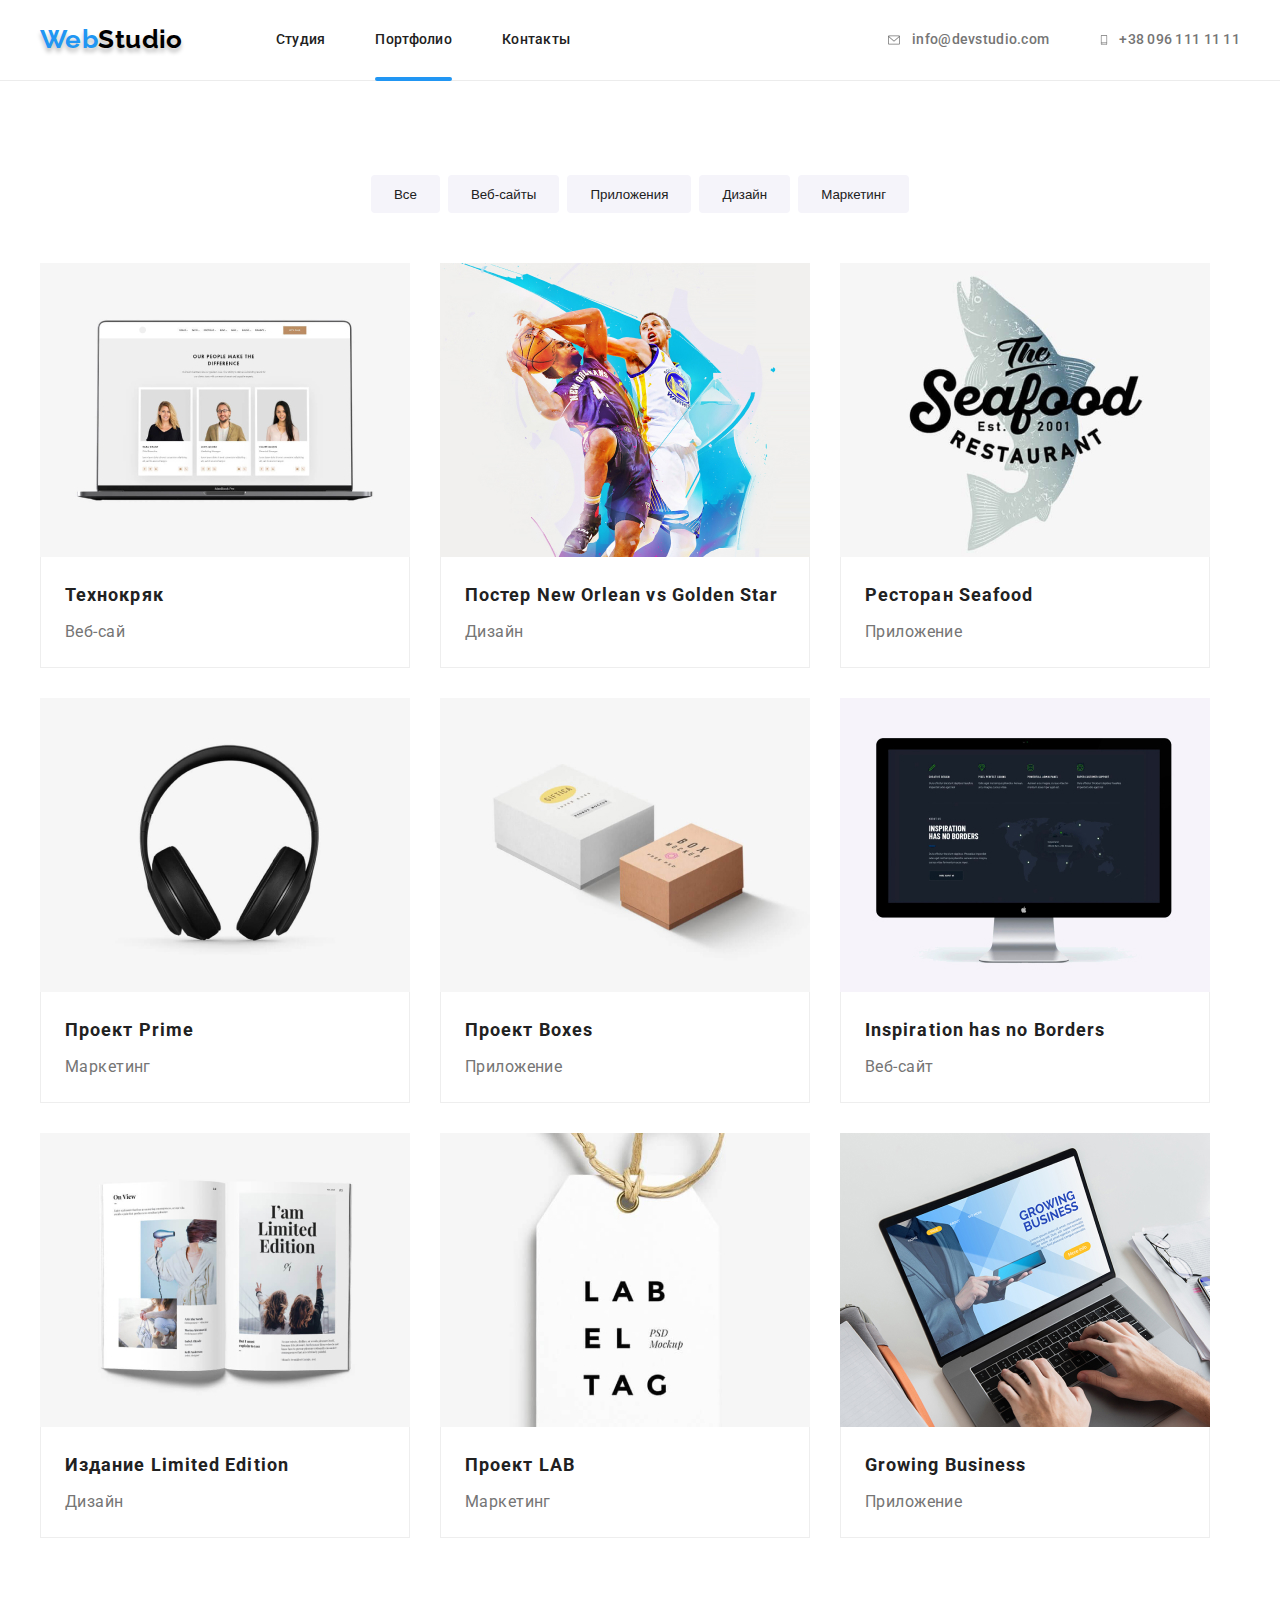
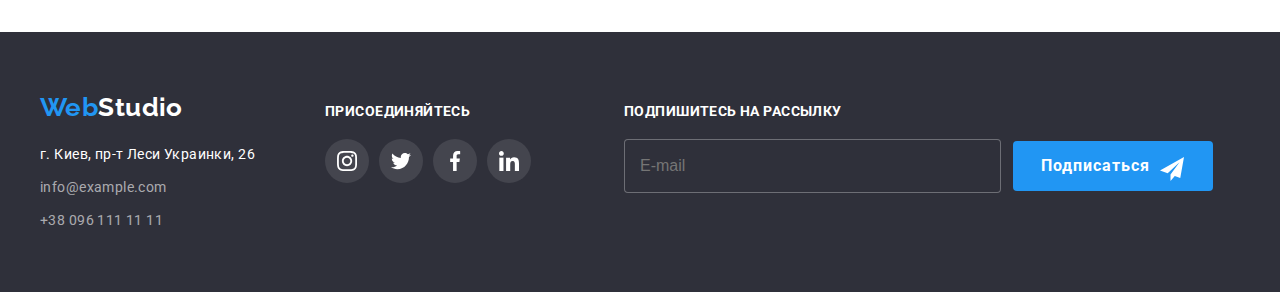
==== portfolio.html @ 456d1146 "corrected" ====
<!DOCTYPE html>
<html lang="ru">
<head>
    <meta charset="UTF-8">
    <meta http-equiv="X-UA-Compatible" content="IE=edge">
    <meta name="viewport" content="width=device-width, initial-scale=1.0">
    <title>Portfolio</title>
    <link rel="preconnect" href="https://fonts.googleapis.com">
    <link rel="preconnect" href="https://fonts.gstatic.com" crossorigin>
    <link href="https://fonts.googleapis.com/css2?family=Raleway:wght@700&family=Roboto:wght@400;500;700;900&display=swap" rel="stylesheet">
    <link rel="stylesheet" href="https://cdnjs.cloudflare.com/ajax/libs/modern-normalize/1.1.0/modern-normalize.min.css" integrity="sha512-wpPYUAdjBVSE4KJnH1VR1HeZfpl1ub8YT/NKx4PuQ5NmX2tKuGu6U/JRp5y+Y8XG2tV+wKQpNHVUX03MfMFn9Q==" crossorigin="anonymous" referrerpolicy="no-referrer" />
    <link rel="stylesheet" href="./css/main.min.css">
</head>
<body>
    <header class="page-header">
        <div class="container main-nav">
        <nav class="nav">
            <a href="" class="logo">Web<span class="logo-studio">Studio</span></a>
            <ul class="site-nav list">
                <li class="item"><a href="./index.html" class="link">Студия</a></li>
                <li class="item"><a href="" class="link current">Портфолио</a></li>
                <li class="item"><a href="" class="link">Контакты</a></li>
            </ul>
        </nav>    
        <ul class="auth-nav list">
            <li class="item">
                <a href="mailto:info@devstudio.com" class="link icon-link">
                    <svg width="16" height="12" class="icon"><use href="./img/icons/symbol-defs.svg#icon-envelope-hover"></use></svg>
                    info@devstudio.com</a></li>
            <li class="item"><a href="tel:+380961111111" class="link icon-link">
                <svg width="10" height="16" class="icon"><use href="./img/icons/symbol-defs.svg#icon-smartphone"></use></svg>
                +38 096 111 11 11</a></li>
        </ul>
        </div>
    </header>
    <main>
        <section class="section">
            <div class="container">
             <h1 hidden>Portfolio</h1>
                <ul class="filters list">
                    <li class="item"><button type="button" class="button secondary">Все</button></li>
                    <li class="item"><button type="button" class="button secondary">Веб-сайты</button></li>
                    <li class="item"><button type="button" class="button secondary">Приложения</button></li>
                    <li class="item"><button type="button" class="button secondary">Дизайн</button></li>
                    <li class="item"><button type="button" class="button secondary">Маркетинг</button></li>
                </ul>
                <ul class="projects list">
                <li class="item pro-item">
                    <a href="" class="pro-link link">
                        <div class="projects-thumb">
                        <img src="./img/projects/1Технокряк.jpg" alt="Технокряк" width="370">
                        <div class="projects-overlay">
                            <p class="overlay-text">
                                Ресурс предлагает комплексные предложения с разным уровнем функционала и сервисов. Все это позволит посетителю получить исчерпывающие сведения о компании или частном лице.
                            </p>
                        </div>
                        </div>

                        <div class="border">
                        <h2 class="projects-title">Технокряк</h2>
                        <p class="text">Веб-сай</p>
                        </div>
                        
                    </a>
                </li>
                <li class="item pro-item">
                    <a href="" class="link">
                        <div class="projects-thumb">
                        <img src="./img/projects/2ПостерNewOrlean_vs_GoldenStar.jpg" alt="Постер" width="370">
                        <div class="projects-overlay">
                            <p class="overlay-text">
                                Ресурс предлагает комплексные предложения с разным уровнем функционала и сервисов. Все это позволит посетителю получить исчерпывающие сведения о компании или частном лице.
                            </p>
                        </div>
                        </div>
                        
                        <div class="border">
                        <h2 class="projects-title">Постер New Orlean vs Golden Star</h2>
                        <p class="text">Дизайн</p>
                        </div>
                    </a>
                </li>
                <li class="item pro-item">
                    <a href="" class="link">
                        <div class="projects-thumb">
                        <img src="./img/projects/3РесторанSeafood.jpg" alt="Seafood" width="370">
                        <div class="projects-overlay">
                            <p class="overlay-text">
                                Ресурс предлагает комплексные предложения с разным уровнем функционала и сервисов. Все это позволит посетителю получить исчерпывающие сведения о компании или частном лице.
                            </p>
                        </div>
                        </div>

                        <div class="border">
                        <h2 class="projects-title">Ресторан Seafood</h2>
                        <p class="text">Приложение</p>
                        </div>
                    </a>
                </li>
                <li class="item pro-item">
                    <a href="" class="link">
                        <div class="projects-thumb">
                        <img src="./img/projects/4ПроектPrime.jpg" alt="Prime" width="370">
                        <div class="projects-overlay">
                            <p class="overlay-text">
                                Ресурс предлагает комплексные предложения с разным уровнем функционала и сервисов. Все это позволит посетителю получить исчерпывающие сведения о компании или частном лице.
                            </p>
                        </div>
                        </div>

                        <div class="border">
                        <h2 class="projects-title">Проект Prime</h2>
                        <p class="text">Маркетинг</p>
                        </div>
                    </a>
                </li>
                <li class="item pro-item">
                    <a href="" class="link">
                        <div class="projects-thumb">
                        <img src="./img/projects/5ПроектBoxes.jpg" alt="Boxes" width="370">
                        <div class="projects-overlay">
                            <p class="overlay-text">
                                Ресурс предлагает комплексные предложения с разным уровнем функционала и сервисов. Все это позволит посетителю получить исчерпывающие сведения о компании или частном лице.
                            </p>
                        </div>
                        </div>

                        <div class="border">
                        <h2 class="projects-title">Проект Boxes</h2>
                        <p class="text">Приложение</p>
                        </div>
                    </a>
                </li>
                <li class="item pro-item">
                    <a href="" class="link">
                        <div class="projects-thumb">
                        <img src="./img/projects/6Inspiration_has_no_Borders.jpg" alt="Inspiration" width="370">
                        <div class="projects-overlay">
                            <p class="overlay-text">
                                Ресурс предлагает комплексные предложения с разным уровнем функционала и сервисов. Все это позволит посетителю получить исчерпывающие сведения о компании или частном лице.
                            </p>
                        </div>
                        </div>

                        <div class="border">
                        <h2 class="projects-title">Inspiration has no Borders</h2>
                        <p class="text">Веб-сайт</p>
                        </div>
                    </a>
                </li>
                <li class="item pro-item">
                    <a href="" class="link">
                        <div class="projects-thumb">
                        <img src="./img/projects/7ИзданиеLimited_Edition.jpg" alt="Edition" width="370">
                        <div class="projects-overlay">
                            <p class="overlay-text">
                                Ресурс предлагает комплексные предложения с разным уровнем функционала и сервисов. Все это позволит посетителю получить исчерпывающие сведения о компании или частном лице.
                            </p>
                        </div>
                        </div>

                        <div class="border">
                        <h2 class="projects-title">Издание Limited Edition</h2>
                        <p class="text">Дизайн</p>
                        </div>
                    </a>
                </li>
                <li class="item pro-item">
                    <a href="" class="link">
                        <div class="projects-thumb">
                        <img src="./img/projects/8ПроектLAB.jpg" alt="LAB" width="370">
                        <div class="projects-overlay">
                            <p class="overlay-text">
                                Ресурс предлагает комплексные предложения с разным уровнем функционала и сервисов. Все это позволит посетителю получить исчерпывающие сведения о компании или частном лице.
                            </p>
                        </div>
                        </div>

                        <div class="border">
                        <h2 class="projects-title">Проект LAB</h2>
                        <p class="text">Маркетинг</p>
                        </div>
                    </a>
                </li>
                <li class="item pro-item">
                    <a href="" class="link">
                        <div class="projects-thumb">
                        <img src="./img/projects/9GrowingBusiness.jpg" alt="Business" width="370">
                        <div class="projects-overlay">
                            <p class="overlay-text">
                                Ресурс предлагает комплексные предложения с разным уровнем функционала и сервисов. Все это позволит посетителю получить исчерпывающие сведения о компании или частном лице.
                            </p>
                        </div>
                        </div>

                        <div class="border">
                        <h2 class="projects-title">Growing Business</h2>
                        <p class="text">Приложение</p>
                        </div>
                    </a>
                </li>
                </ul>
            </div>
        </section>
    </main>
    <footer class="footer">
        <div class="container">
          <div class="coordinates">
            <a href="" class="logo_footer">Web<span class="logo_studio">Studio</span></a>
            <address class="address">
            <ul class="address_nav list">
                <li class="address_item"><a href="" class="address">г. Киев, пр-т Леси Украинки, 26</a></li>
                <li class="address_item"><a href="mailto:info@example.com" class="address-link">info@example.com</a></li>
                <li class="address_item"><a href="tel:+380961111111" class="address-link">+38 096 111 11 11</a></li>
            </ul>
            </address>
          </div>
          <div class="social-footer">
            <h3 class="title">присоединяйтесь</h3>
            
                <ul class="soclinks list">
                    <li class="soc-item instagram">
                        <a href="" class="link socicon">
                            <svg class="icon-soc" width="20" height="20">
                            <use href="./img/icons/sprite.svg#icon-instagram-2"></use></svg></a></li>
                    <li class="soc-item twitter">
                        <a href="" class="link socicon">
                            <svg class="icon-soc" width="20" height="20">
                                <use href="./img/icons/sprite.svg#icon-twitter-1"></use></svg></a></li>
                    <li class="soc-item facebook">
                        <a href="" class="link socicon">
                            <svg class="icon-soc" width="20" height="20">
                                <use href="./img/icons/sprite.svg#icon-facebook-1"></use></svg></a></li>
                    <li class="soc-item linkedin">
                        <a href="" class="link socicon">
                            <svg class="icon-soc" width="20" height="20">
                                <use href="./img/icons/sprite.svg#icon-linkedin-1"></use></svg></a></li>
                </ul>
            
          </div>

          <div class="social-footer subscribe-footer">
            <p class="title">Подпишитесь на рассылку</p>
            <div class="email">
                <form class="subscribe">
                        <input class="email-input" type="email" name="email" placeholder="E-mail"/>
                        <button class="subscribe_button" type="submit">Подписаться
                            <svg class="subscribe_icon" width="24" height="24">
                                <use href="./img/icons/icons.svg#icon-telegram"></use>
                            </svg>
                        </button>
                </form>
            </div>
          </div>
          
        </div>
    </footer>
</body>
</html>
---- css/main.min.css ----
:root{--primary-text-color: #757575;--title-text-color: #212121;--border-line: #ECECEC;--border-line-small:#EEEEEE;--logo-black-color: #000;--accent-color: #2196F3;--primary-white-color: #ffffff;--primary-button-color: #F5F4FA;--button-color: #188CE8;--background-footer: #2F303A;--background-color-icon: #F5F4FA;--background-color-icon-social-links: #AFB1B8;--address-text-color: rgba(255, 255, 255, 0.6);--background-color-footer-socicon: rgba(255, 255, 255, 0.1);--box-shadow-portfolio: rgba(0, 0, 0, 0.12), 0px 4px 4px rgba(0, 0, 0, 0.06), 1px 4px 6px rgba(0, 0, 0, 0.16);--modal-background-color: rgba(0, 0, 0, 0.2);--modal-box-shadow: 0px 1px 3px rgba(0, 0, 0, 0.12), 0px 1px 1px rgba(0, 0, 0, 0.14), 0px 2px 1px rgba(0, 0, 0, 0.2);--backdrop-box-shadow: 0px 4px 4px rgba(0, 0, 0, 0.25);--button-primary-box-shadow: 0px 4px 4px rgba(0, 0, 0, 0.15);--button-secondary-box-shadow: 0px 3px 1px rgba(0, 0, 0, 0.1), 0px 1px 2px rgba(0, 0, 0, 0.08), 0px 2px 2px rgba(0, 0, 0, 0.12);--close-btn-color: rgba(0, 0, 0, 0.1);--close-btn-box-shadow: 0px 1px 3px rgba(0, 0, 0, 0.12), 0px 1px 1px rgba(0, 0, 0, 0.14), 0px 2px 1px rgba(0, 0, 0, 0.2);--time-function: cubic-bezier(0.4, 0, 0.2, 1);--projects-overlay-background-color: rgba(33, 150, 243, 0.9);--work-background-color: rgba(47, 48, 58, 0.8);--email-input-border-color:rgba(255, 255, 255, 0.3);--email-input-color: rgba(255, 255, 255, 1);--form-input-border-color:rgba(33, 33, 33, 0.2)}.backdrop{position:fixed;top:0;left:0;width:100%;height:100%;visibility:visible;opacity:1;-webkit-transform:scale(1);transform:scale(1);background-color:var(--modal-background-color);-webkit-box-shadow:var(--backdrop-box-shadow);box-shadow:var(--backdrop-box-shadow);-webkit-transition:opacity 250ms var(--time-function),visibility 250ms var(--time-function),-webkit-transform 250ms var(--time-function);transition:opacity 250ms var(--time-function),visibility 250ms var(--time-function),-webkit-transform 250ms var(--time-function);transition:opacity 250ms var(--time-function),transform 250ms var(--time-function),visibility 250ms var(--time-function);transition:opacity 250ms var(--time-function),transform 250ms var(--time-function),visibility 250ms var(--time-function),-webkit-transform 250ms var(--time-function)}.backdrop.is-hidden{opacity:0;pointer-events:none}.modal{position:absolute;padding:40px;top:50%;left:50%;-webkit-transform:translate(-50%, -50%);transform:translate(-50%, -50%);min-width:528px;min-height:581px;background:var(--primary-white-color);-webkit-box-shadow:var(--modal-box-shadow);box-shadow:var(--modal-box-shadow);border-radius:4px;background-color:var(--primary-white-color)}.close-btn{position:absolute;top:0;right:0;display:-webkit-box;display:-ms-flexbox;display:flex;margin:8px 8px 0 0;width:30px;height:30px;-webkit-box-align:center;-ms-flex-align:center;align-items:center;-webkit-box-pack:center;-ms-flex-pack:center;justify-content:center;border-radius:50%;border:1px solid var(--close-btn-color);background-color:var(--primary-white-color);cursor:pointer;-webkit-transition:fill 250ms var(--time-function),-webkit-box-shadow 250ms var(--time-function);transition:fill 250ms var(--time-function),-webkit-box-shadow 250ms var(--time-function);transition:box-shadow 250ms var(--time-function),fill 250ms var(--time-function);transition:box-shadow 250ms var(--time-function),fill 250ms var(--time-function),-webkit-box-shadow 250ms var(--time-function);fill:var(--logo-black-color)}.close-btn:hover,.close-btn:focus{-webkit-box-shadow:var(--close-btn-box-shadow);box-shadow:var(--close-btn-box-shadow);fill:var(--accent-color)}.modal-title{font-weight:700;font-size:20px;line-height:1.15;text-align:center;margin-bottom:12px;color:var(--title-text-color)}.form-filed{display:-webkit-box;display:-ms-flexbox;display:flex;-webkit-box-orient:vertical;-webkit-box-direction:normal;-ms-flex-direction:column;flex-direction:column;margin-bottom:10px}.form-label{font-size:12px;line-height:1.16;letter-spacing:.01em;margin-bottom:4px;color:var(--primary-text-color)}.input-wrap{position:relative}.input-wrap:hover,.input-wrap:focus{border-color:var(--accent-color);fill:var(--accent-color)}.form-input{width:100%;height:40px;padding:11px 12px 11px 40px;border:1px solid var(--form-input-border-color);border-radius:4px;-webkit-transition:fill 250ms var(--time-function),border-color 250ms var(--time-function);transition:fill 250ms var(--time-function),border-color 250ms var(--time-function)}.form-input:hover,.form-input:focus{fill:var(--accent-color);border-color:var(--accent-color)}.form-icon{position:absolute;left:12px;top:50%;-webkit-transform:translatey(-50%);transform:translatey(-50%);-webkit-transition:fill 250ms var(--time-function);transition:fill 250ms var(--time-function)}.form-area{padding:12px 16px;resize:none;width:100%;height:138px;font-size:12px;line-height:1.16;letter-spacing:.01em;border:1px solid rgba(33,33,33,.2);border-radius:4px;-webkit-transition:border 250ms var(--time-function);transition:border 250ms var(--time-function)}.form-area::-webkit-input-placeholder{-webkit-transition:font-size 250ms var(--time-function);transition:font-size 250ms var(--time-function);color:rgba(117,117,117,.5)}.form-area::-moz-placeholder{-moz-transition:font-size 250ms var(--time-function);transition:font-size 250ms var(--time-function);color:rgba(117,117,117,.5)}.form-area:-ms-input-placeholder{-ms-transition:font-size 250ms var(--time-function);transition:font-size 250ms var(--time-function);color:rgba(117,117,117,.5)}.form-area::-ms-input-placeholder{-ms-transition:font-size 250ms var(--time-function);transition:font-size 250ms var(--time-function);color:rgba(117,117,117,.5)}.form-area::placeholder{-webkit-transition:font-size 250ms var(--time-function);transition:font-size 250ms var(--time-function);color:rgba(117,117,117,.5)}.form-area:hover::-webkit-input-placeholder, .form-area:focus::-webkit-input-placeholder{font-size:14px}.form-area:hover::-moz-placeholder, .form-area:focus::-moz-placeholder{font-size:14px}.form-area:hover:-ms-input-placeholder, .form-area:focus:-ms-input-placeholder{font-size:14px}.form-area:hover::-ms-input-placeholder, .form-area:focus::-ms-input-placeholder{font-size:14px}.form-area:hover::placeholder,.form-area:focus::placeholder{font-size:14px}.form-comment{display:-webkit-box;display:-ms-flexbox;display:flex;-webkit-box-orient:vertical;-webkit-box-direction:normal;-ms-flex-direction:column;flex-direction:column;width:100%;margin-bottom:20px}.check-filed{display:-webkit-box;display:-ms-flexbox;display:flex;-webkit-box-align:center;-ms-flex-align:center;align-items:center;margin-bottom:30px}.check-icon{border:2px solid var(--title-text-color);border-radius:2px;fill:rgba(0,0,0,0)}.check-text{margin-left:8px;font-size:14px;line-height:1.71;color:var(--primary-text-color)}.check-input:checked+.check-label .check-icon{background-color:var(--accent-color);fill:#fff;border:none}.check-link{margin-left:3px;font-size:14px;line-height:1.71;-webkit-text-decoration-line:underline;text-decoration-line:underline;color:var(--accent-color)}.check-button{display:-webkit-box;display:-ms-flexbox;display:flex;-webkit-box-align:center;-ms-flex-align:center;align-items:center;margin:0 auto;width:200px;height:50px;padding:10px 55px;font-family:inherit;font-weight:700;font-size:16px;line-height:1.88;letter-spacing:.06em;color:var(--primary-white-color);background-color:var(--button-color);border-radius:4px;border:none;-webkit-transition:-webkit-box-shadow 250ms var(--time-function);transition:-webkit-box-shadow 250ms var(--time-function);transition:box-shadow 250ms var(--time-function);transition:box-shadow 250ms var(--time-function), -webkit-box-shadow 250ms var(--time-function);cursor:pointer}.check-button:hover,.check-button:focus{-webkit-box-shadow:0px 4px 4px rgba(0,0,0,.25);box-shadow:0px 4px 4px rgba(0,0,0,.25)}.page-header{border-bottom:1px solid;border-bottom-color:var(--border-line)}.container .main-nav{-webkit-box-align:center;-ms-flex-align:center;align-items:center}.main-nav{display:-webkit-box;display:-ms-flexbox;display:flex}.nav{display:-webkit-box;display:-ms-flexbox;display:flex;margin-right:auto}.list{padding:0;margin:0;list-style:none}.logo{font-family:"Raleway",sans-serif;font-style:normal;font-size:26px;line-height:1.19;font-weight:700;text-decoration:none;color:var(--accent-color);text-shadow:0 4px 4px rgba(0,0,0,.25);padding:24px 0 25px 0;margin-right:93px}.logo-studio{color:var(--logo-black-color)}.footer{background-color:var(--background-footer);padding-top:60px;padding-bottom:60px}.logo_footer{font-family:"Raleway",sans-serif;font-weight:700;font-size:26px;line-height:1.19;text-decoration:none;color:var(--accent-color)}.logo_studio{color:var(--primary-white-color)}.address{text-decoration:none;font-style:normal;line-height:1.71;color:var(--primary-white-color);margin-top:20px}.address-link{text-decoration:none;color:var(--address-text-color)}.address_nav .address_item+.address_item{margin-top:9px}.footer .container{display:-webkit-box;display:-ms-flexbox;display:flex;-webkit-box-align:baseline;-ms-flex-align:baseline;align-items:baseline}.coordinates{display:block;margin-right:70px}.social-footer .title{font-weight:700;font-size:14px;line-height:16px;letter-spacing:.03em;text-transform:uppercase;margin-bottom:20px;color:var(--primary-white-color)}.soclinks{display:-webkit-box;display:-ms-flexbox;display:flex;-webkit-box-pack:center;-ms-flex-pack:center;justify-content:center;padding:0;margin-bottom:30px;list-style:none}.soclinks .soc-item{width:44px;height:44px;border-radius:50%}.soclinks .soc-item+.soc-item{margin-left:10px}.socicon{width:100%;height:100%;display:-webkit-box;display:-ms-flexbox;display:flex;border-radius:50%;-webkit-box-pack:center;-ms-flex-pack:center;justify-content:center;-webkit-box-align:center;-ms-flex-align:center;align-items:center;color:var(--primary-white-color);background-color:var(--background-color-footer-socicon);-webkit-transition:background-color 250ms var(--time-function);transition:background-color 250ms var(--time-function)}.socicon:hover,.socicon:focus{background-color:var(--accent-color)}.subscribe-footer{margin-left:93px}.subscribe{display:-webkit-box;display:-ms-flexbox;display:flex;-webkit-box-align:center;-ms-flex-align:center;align-items:center}.email-input{font-size:16px;line-height:1.25;width:358px;height:50px;padding-left:15px;margin-right:12px;color:var(--address-text-color);border:1px solid var(--email-input-border-color);background-color:var(--background-footer);border-radius:4px;-webkit-transition:border-color 250ms var(--time-function);transition:border-color 250ms var(--time-function)}.email-input:hover,.email-input:focus{border-color:var(--accent-color)}.subscribe_button{display:-webkit-box;display:-ms-flexbox;display:flex;-webkit-box-align:end;-ms-flex-align:end;align-items:flex-end;width:200px;height:50px;padding:10px 28px;font-family:inherit;font-weight:700;font-size:16px;line-height:1.88;letter-spacing:.06em;color:var(--primary-white-color);background-color:var(--accent-color);border-radius:4px;border:none;-webkit-transition:background-color 250ms var(--time-function),-webkit-box-shadow 250ms var(--time-function);transition:background-color 250ms var(--time-function),-webkit-box-shadow 250ms var(--time-function);transition:box-shadow 250ms var(--time-function),background-color 250ms var(--time-function);transition:box-shadow 250ms var(--time-function),background-color 250ms var(--time-function),-webkit-box-shadow 250ms var(--time-function);cursor:pointer}.subscribe_icon{margin-left:10px;fill:var(--primary-white-color)}html{-webkit-box-sizing:border-box;box-sizing:border-box}body{margin:0;background-color:var(--primary-white-color);color:var(--primary-text-color);font-family:"Roboto",sans-serif;letter-spacing:.03em;font-size:14px}p,h1,h2,h3,h4,h5,h6{margin:0;padding:0}img{display:block;max-width:100%;height:auto}.container{width:1200px;margin:0 auto;padding-left:15px;padding-right:15px}.section{padding:94px 0 94px 0}.visually-hidden{position:absolute;width:1px;height:1px;margin:-1px;border:0;padding:0;clip:rect(0 0 0 0);overflow:hidden}.site-nav{display:-webkit-box;display:-ms-flexbox;display:flex}.site-nav .current{position:relative;color:var(--accent-color)}.site-nav .item:not(:last-child){margin-right:50px}.site-nav .link{padding-top:32px;padding-bottom:32px;display:-webkit-box;display:-ms-flexbox;display:flex;-webkit-box-align:center;-ms-flex-align:center;align-items:center;font-weight:500;line-height:1.14;letter-spacing:.02em;text-decoration:none;color:var(--title-text-color);-webkit-transition:color 250ms var(--time-function);transition:color 250ms var(--time-function)}.site-nav .link:hover,.site-nav .link:focus{color:var(--accent-color)}.site-nav .link .current{color:var(--accent-color)}.auth-nav{display:-webkit-box;display:-ms-flexbox;display:flex}.auth-nav .icon{margin-right:10px}.auth-nav .item+.item{margin-left:50px}.icon{display:inline-block;-webkit-box-pack:center;-ms-flex-pack:center;justify-content:center}.icon-link{display:-webkit-box;display:-ms-flexbox;display:flex;-webkit-box-align:center;-ms-flex-align:center;align-items:center;padding-top:32px;padding-bottom:32px;font-weight:500;line-height:1.14;letter-spacing:.02em;text-decoration:none;color:var(--primary-text-color);fill:var(--primary-text-color);-webkit-transition:fill var(--primary-text-color),color 250ms var(--time-function);transition:fill var(--primary-text-color),color 250ms var(--time-function)}.icon-link:hover,.icon-link:focus{color:var(--accent-color);fill:var(--accent-color)}.current::after{content:"";position:absolute;left:0;bottom:-1px;width:100%;height:4px;display:block;background-color:var(--accent-color);border-radius:2px}.hero{background-image:-webkit-gradient(linear, left top, right top, from(rgba(47, 48, 58, 0.4)), to(rgba(47, 48, 58, 0.4))),url("../img/baner.jpg");background-image:linear-gradient(to right, rgba(47, 48, 58, 0.4), rgba(47, 48, 58, 0.4)),url("../img/baner.jpg");background-color:var(--background-footer);background-repeat:no-repeat;background-position:center;background-size:cover;max-width:1600px;height:600px;margin-left:auto;margin-right:auto;text-align:center;padding-top:200px;padding-bottom:200px}.hero-title{margin:0 auto;width:696px;font-weight:900;font-size:44px;line-height:1.36;letter-spacing:.06em;text-align:center;text-transform:uppercase;color:var(--primary-white-color)}.section-title{margin-top:0;font-weight:700;font-size:36px;line-height:1.16;text-align:center;color:var(--title-text-color);margin-bottom:50px}.feature-list{display:-webkit-box;display:-ms-flexbox;display:flex}.feature-list .item{width:270px}.feature-icon-wrap{background-color:var(--background-color-icon);height:120px;display:-webkit-box;display:-ms-flexbox;display:flex;-webkit-box-pack:center;-ms-flex-pack:center;justify-content:center;-webkit-box-align:center;-ms-flex-align:center;align-items:center;margin-bottom:30px}.feature-list .item+.item{margin-left:30px}.feature-list .title{font-size:14px;font-weight:700;line-height:1.14;text-transform:uppercase;color:var(--title-text-color);margin-bottom:10px}.feature-list .text{line-height:1.71}.work{padding-top:0}.work-list{display:-webkit-box;display:-ms-flexbox;display:flex}.work-list .item+.item{margin-left:30px}.work-list .item{position:relative}.section-title{font-weight:700;font-size:36px;line-height:1.16;margin-bottom:50px}.work-box{position:absolute;bottom:0;width:100%;height:70px;display:-webkit-box;display:-ms-flexbox;display:flex;-webkit-box-pack:center;-ms-flex-pack:center;justify-content:center;-webkit-box-align:center;-ms-flex-align:center;align-items:center;background-color:var(--work-background-color)}.work-text{font-weight:700;line-height:1.14;text-transform:uppercase;color:var(--primary-white-color)}.team{background-color:var(--primary-button-color)}.team .item{border-radius:0px 0px 4px 4px;-webkit-box-shadow:0px 1px 3px rgba(0,0,0,.12),0px 1px 1px rgba(0,0,0,.14),0px 2px 1px rgba(0,0,0,.2);box-shadow:0px 1px 3px rgba(0,0,0,.12),0px 1px 1px rgba(0,0,0,.14),0px 2px 1px rgba(0,0,0,.2)}.team-list{display:-webkit-box;display:-ms-flexbox;display:flex}.team-list .item{-webkit-box-shadow:0px 1px 3px rgba(0,0,0,.12),0px 1px 1px rgba(0,0,0,.14),0px 2px 1px rgba(0,0,0,.2);box-shadow:0px 1px 3px rgba(0,0,0,.12),0px 1px 1px rgba(0,0,0,.14),0px 2px 1px rgba(0,0,0,.2);border-radius:0px 0px 4px 4px;border-color:var(--logo-black-color);background-color:var(--primary-white-color);text-align:center}.team-list .item+.item{margin-left:30px}.team-list .title{font-weight:500;font-size:16px;line-height:1.18;margin-bottom:10px;margin-top:30px;color:var(--title-text-color)}.team-list .text{font-size:16px;line-height:1.18;margin-bottom:16px}.social-links{display:-webkit-box;display:-ms-flexbox;display:flex;-webkit-box-pack:center;-ms-flex-pack:center;justify-content:center;padding:0;margin-bottom:30px;list-style:none}.social-links .soc-item{width:44px;height:44px;border-radius:50%}.social-links .soc-item+.soc-item{margin-left:10px}.soc-icon{width:100%;height:100%;display:-webkit-box;display:-ms-flexbox;display:flex;border-radius:50%;-webkit-box-pack:center;-ms-flex-pack:center;justify-content:center;-webkit-box-align:center;-ms-flex-align:center;align-items:center;color:var(--background-color-icon-social-links);-webkit-transition:background-color 250ms var(--time-function),color 250ms var(--time-function);transition:background-color 250ms var(--time-function),color 250ms var(--time-function)}.soc-icon:hover,.soc-icon:focus{background-color:var(--accent-color);color:var(--background-color-icon)}.icon-soc{fill:currentColor}.icon:hover{color:var(--accent-color)}.link-icon{padding:0;margin:0;fill:currentColor}.client-list{display:-webkit-box;display:-ms-flexbox;display:flex}.client-list .item{display:-webkit-box;display:-ms-flexbox;display:flex;width:170px;height:92px}.client-list .item+.item{margin-left:30px}.icon-client{display:-webkit-box;display:-ms-flexbox;display:flex;-webkit-box-align:center;-ms-flex-align:center;align-items:center;-webkit-box-pack:center;-ms-flex-pack:center;justify-content:center;border:1px solid;border-color:var(--background-color-icon-social-links);border-radius:4px;width:100%;height:100%;fill:var(--background-color-icon-social-links);-webkit-transition:fill 250ms var(--time-function),border-color 250ms var(--time-function);transition:fill 250ms var(--time-function),border-color 250ms var(--time-function)}.icon-client:hover,.icon-client:focus{border-color:var(--accent-color);fill:var(--accent-color)}.button{display:inline-block;border:1px solid rgba(0,0,0,0);border-radius:4px;cursor:pointer;font-weight:500;text-align:center}.button.primary{font-size:16px;font-weight:700;width:200px;height:50px;letter-spacing:.06em;-webkit-box-shadow:var(--button-primary-box-shadow);box-shadow:var(--button-primary-box-shadow);color:var(--primary-white-color);background-color:var(--accent-color);margin-top:30px;-webkit-transition:background-color 250ms var(--time-function);transition:background-color 250ms var(--time-function)}.button.primary:hover,.button.primary:focus{background-color:var(--button-color)}.button.secondary{height:38px;padding:6px 22px;color:var(--title-text-color);background-color:var(--primary-button-color);-webkit-transition:background-color 250ms var(--time-function),color 250ms var(--time-function),-webkit-box-shadow var(--button-secondary-box-shadow);transition:background-color 250ms var(--time-function),color 250ms var(--time-function),-webkit-box-shadow var(--button-secondary-box-shadow);transition:background-color 250ms var(--time-function),box-shadow var(--button-secondary-box-shadow),color 250ms var(--time-function);transition:background-color 250ms var(--time-function),box-shadow var(--button-secondary-box-shadow),color 250ms var(--time-function),-webkit-box-shadow var(--button-secondary-box-shadow)}.button.secondary:hover,.button.secondary:focus{color:var(--primary-button-color);background-color:var(--accent-color);-webkit-box-shadow:var(--button-secondary-box-shadow);box-shadow:var(--button-secondary-box-shadow)}.filters{display:-webkit-box;display:-ms-flexbox;display:flex;-webkit-box-pack:center;-ms-flex-pack:center;justify-content:center}.filters .item+.item{margin-left:8px}.projects{display:-webkit-box;display:-ms-flexbox;display:flex;-ms-flex-wrap:wrap;flex-wrap:wrap;margin-top:50px}.projects-title{margin-bottom:4px}.projects .item{width:370px;margin-right:30px;margin-bottom:30px;background:#fff;-webkit-transition:-webkit-box-shadow 250ms var(--time-function);transition:-webkit-box-shadow 250ms var(--time-function);transition:box-shadow 250ms var(--time-function);transition:box-shadow 250ms var(--time-function), -webkit-box-shadow 250ms var(--time-function)}.projects .item:hover,.projects .item:focus{-webkit-box-shadow:0px 1px 1px var(--box-shadow-portfolio);box-shadow:0px 1px 1px var(--box-shadow-portfolio)}.projects .item:nth-child(3n){margin-right:0}.projects .item:nth-last-child(-n+3){margin-bottom:0}.projects .link{text-decoration:none}.link .projects-title{font-weight:700;font-size:18px;line-height:2;letter-spacing:.06em;color:var(--title-text-color)}.link .text{font-weight:400;font-size:16px;line-height:1.87;color:var(--primary-text-color)}.border{padding:20px 24px;border-right:1px solid;border-bottom:1px solid;border-left:1px solid;border-color:var(--border-line-small)}.projects-thumb{position:relative;overflow:hidden}.projects-overlay{position:absolute;width:100%;height:100%;bottom:0;padding:63px 24px;background-color:var(--projects-overlay-background-color);-webkit-transform:translateY(100%);transform:translateY(100%);-webkit-transition:-webkit-transform 250ms var(--time-function);transition:-webkit-transform 250ms var(--time-function);transition:transform 250ms var(--time-function);transition:transform 250ms var(--time-function), -webkit-transform 250ms var(--time-function)}.pro-item :hover .projects-overlay{-webkit-transform:translate(0);transform:translate(0)}.overlay-text{font-size:18px;line-height:1.56;color:var(--primary-white-color)}/*# sourceMappingURL=main.min.css.map */
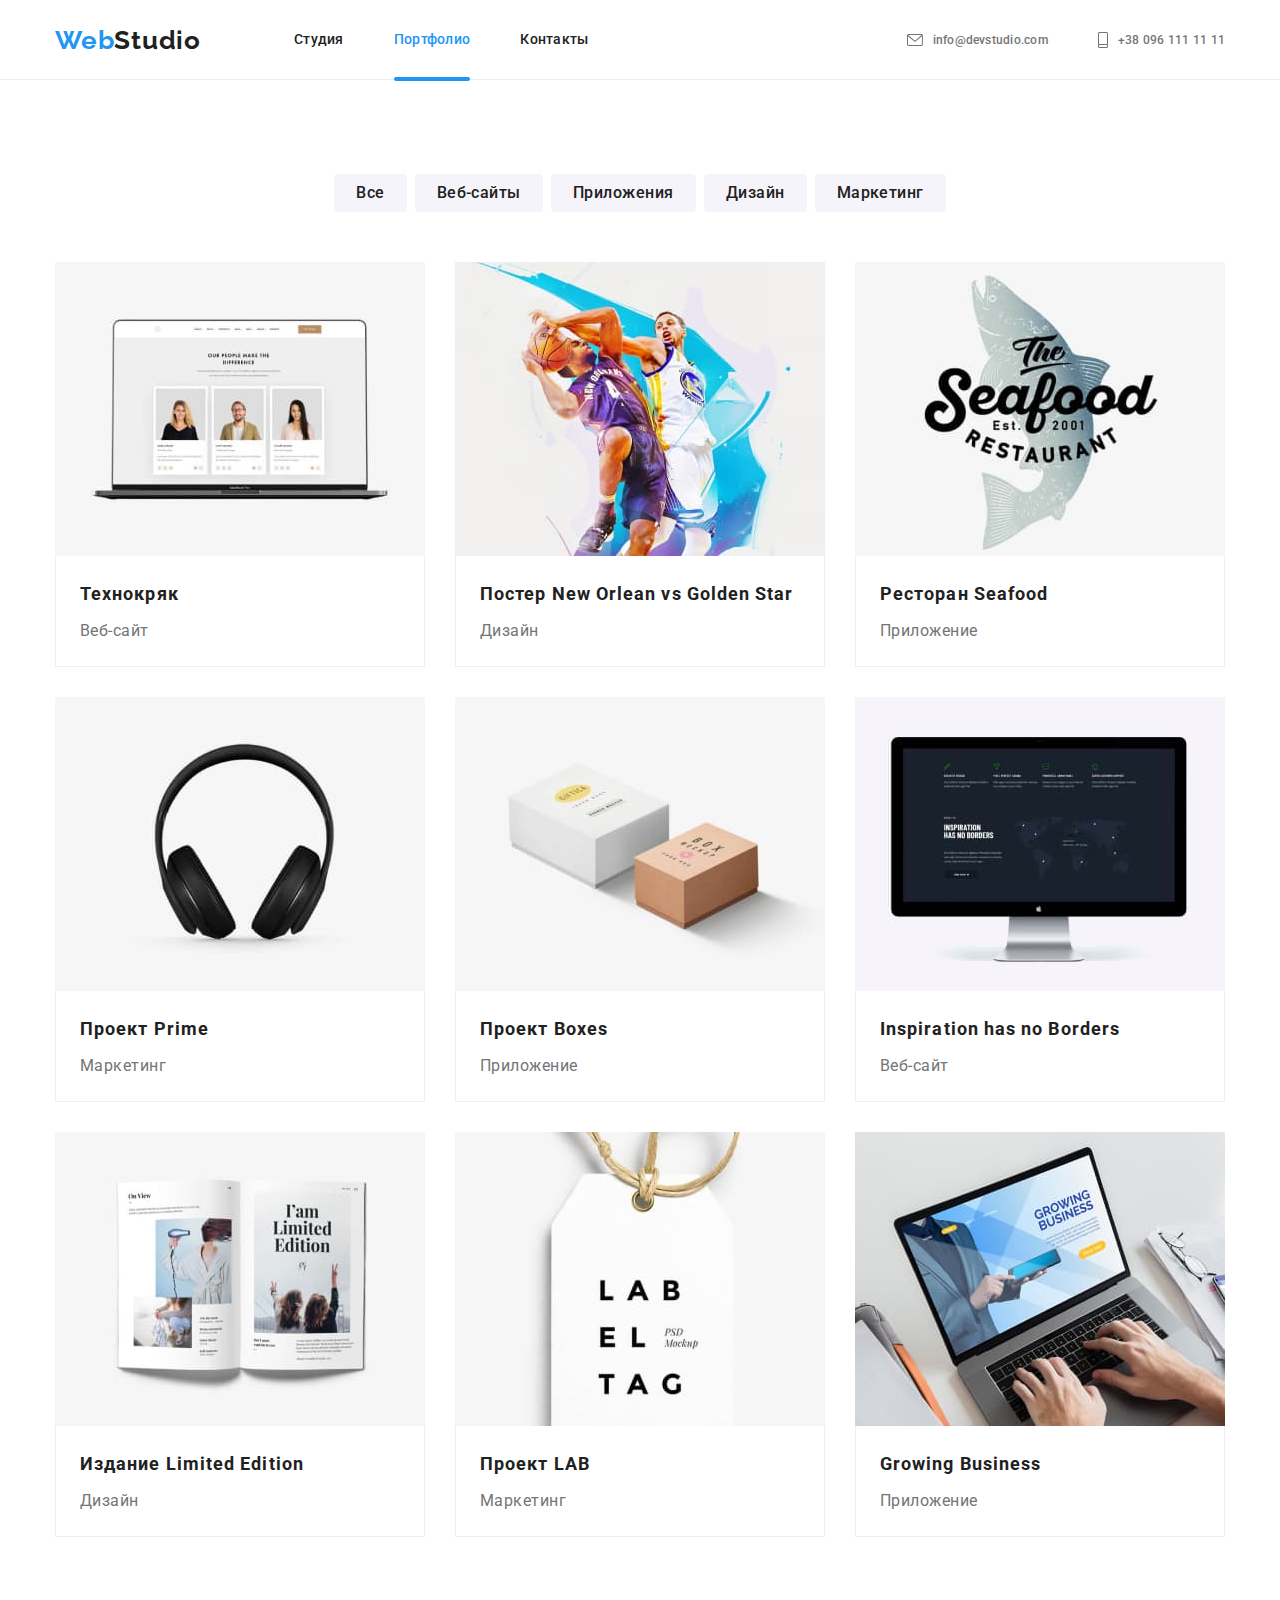
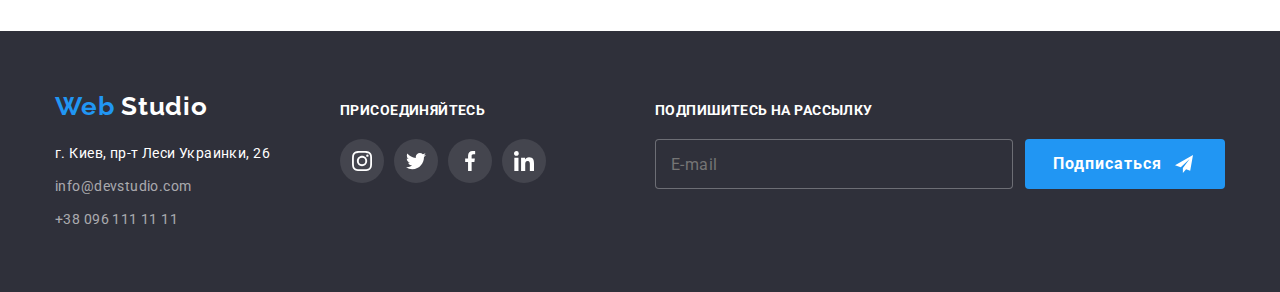
==== commit ba17d44a: "corrected" ====
--- a/portfolio.html
+++ b/portfolio.html
@@ -1,259 +1,645 @@
 <!DOCTYPE html>
 <html lang="ru">
-<head>
-    <meta charset="UTF-8">
-    <meta http-equiv="X-UA-Compatible" content="IE=edge">
-    <meta name="viewport" content="width=device-width, initial-scale=1.0">
-    <title>Portfolio</title>
-    <link rel="preconnect" href="https://fonts.googleapis.com">
-    <link rel="preconnect" href="https://fonts.gstatic.com" crossorigin>
-    <link href="https://fonts.googleapis.com/css2?family=Raleway:wght@700&family=Roboto:wght@400;500;700;900&display=swap" rel="stylesheet">
-    <link rel="stylesheet" href="https://cdnjs.cloudflare.com/ajax/libs/modern-normalize/1.1.0/modern-normalize.min.css" integrity="sha512-wpPYUAdjBVSE4KJnH1VR1HeZfpl1ub8YT/NKx4PuQ5NmX2tKuGu6U/JRp5y+Y8XG2tV+wKQpNHVUX03MfMFn9Q==" crossorigin="anonymous" referrerpolicy="no-referrer" />
-    <link rel="stylesheet" href="./css/main.min.css">
-</head>
-<body>
-    <header class="page-header">
-        <div class="container main-nav">
+  <head>
+    <meta charset="UTF-8" />
+    <meta http-equiv="X-UA-Compatible" content="IE=edge" />
+    <meta name="viewport" content="width=device-width, initial-scale=1.0" />
+    <title>Web Studio</title>
+    <link
+      rel="stylesheet"
+      href="https://cdnjs.cloudflare.com/ajax/libs/modern-normalize/1.0.0/modern-normalize.min.css"
+    />
+
+    <link rel="preconnect" href="https://fonts.googleapis.com" />
+    <link rel="preconnect" href="https://fonts.gstatic.com" crossorigin />
+
+    <link
+      href="https://fonts.googleapis.com/css2?family=Raleway:wght@700&family=Roboto:wght@400;500;700;900&display=swap"
+      rel="stylesheet"
+    />
+
+    <link rel="stylesheet" href="./css/main.min.css" />
+  </head>
+  <body>
+    <header class="header">
+      <div class="container header__main-nav">
         <nav class="nav">
-            <a href="" class="logo">Web<span class="logo-studio">Studio</span></a>
-            <ul class="site-nav list">
-                <li class="item"><a href="./index.html" class="link">Студия</a></li>
-                <li class="item"><a href="" class="link current">Портфолио</a></li>
-                <li class="item"><a href="" class="link">Контакты</a></li>
+          <a href="index.html" class="nav__page-logo link"
+            ><span class="nav__logo-active">Web</span
+            ><span class="nav__logo">Studio</span></a
+          >
+          <button type="button" class="menu_button" data-menu-button>
+            <svg
+              width="40"
+              height="40"
+              aria-expanded="false"
+              aria-label="Переключатель мобильного меню"
+            >
+              <use
+                class="icon_cross"
+                href="./images/sprite.svg#icon-cross-header"
+              ></use>
+              <use
+                class="icon_menu"
+                href="./images/sprite.svg#icon-menu-header"
+              ></use>
+            </svg>
+          </button>
+
+          <div class="menu_header" data-menu>
+            <ul class="nav__list header__nav-list">
+              <li class="nav__item">
+                <a href="./index.html" class="nav__link link">Студия </a>
+              </li>
+              <li class="nav__item">
+                <a href="./portfolio.html" class="nav__link link nav__current"
+                  >Портфолио</a
+                >
+              </li>
+              <li class="nav__item">
+                <a href="" class="nav__link link">Контакты</a>
+              </li>
             </ul>
-        </nav>    
-        <ul class="auth-nav list">
-            <li class="item">
-                <a href="mailto:info@devstudio.com" class="link icon-link">
-                    <svg width="16" height="12" class="icon"><use href="./img/icons/symbol-defs.svg#icon-envelope-hover"></use></svg>
-                    info@devstudio.com</a></li>
-            <li class="item"><a href="tel:+380961111111" class="link icon-link">
-                <svg width="10" height="16" class="icon"><use href="./img/icons/symbol-defs.svg#icon-smartphone"></use></svg>
-                +38 096 111 11 11</a></li>
-        </ul>
+            <ul class="auth__list">
+              <li class="auth__item">
+                <a
+                  href="tel:+380961111111"
+                  class="auth__link auth__tel-icon link"
+                >
+                  <svg class="auth__icon" width="10" height="16">
+                    <use href="./images/sprite.svg#icon-Vector"></use></svg
+                  >+38 096 111 11 11
+                </a>
+              </li>
+              <li class="auth__item">
+                <a
+                  href="mail:info@devstudio.com"
+                  class="auth__link auth__mail-icon link"
+                >
+                  <svg class="auth__icon" width="16" height="12">
+                    <use href="./images/sprite.svg#icon-envelope"></use></svg
+                  >info@devstudio.com
+                </a>
+              </li>
+            </ul>
+            <ul class="mobile__list">
+              <li class="mobile__item">
+                <a href="" class="mobile__link link">Instagram</a>
+              </li>
+              <li class="mobile__item">
+                <a href="" class="mobile__link link">Twitter</a>
+              </li>
+              <li class="mobile__item">
+                <a href="" class="mobile__link link">Facebook</a>
+              </li>
+              <li class="mobile__item">
+                <a href="" class="mobile__link link">LinkedIn</a>
+              </li>
+            </ul>
+          </div>
+        </nav>
+      </div>
+    </header>
+
+    <main>
+      <section class="section">
+        <div class="container">
+          <h1 class="visually__hidden">Портфолио</h1>
+
+          <ul class="filter__list">
+            <li class="filter__item">
+              <button type="button" class="filter__btn">Все</button>
+            </li>
+            <li class="filter__item">
+              <button type="button" class="filter__btn">Веб-сайты</button>
+            </li>
+            <li class="filter__item">
+              <button type="button" class="filter__btn">Приложения</button>
+            </li>
+            <li class="filter__item">
+              <button type="button" class="filter__btn">Дизайн</button>
+            </li>
+            <li class="filter__item">
+              <button type="button" class="filter__btn">Маркетинг</button>
+            </li>
+          </ul>
+
+          <ul class="portfolio__list">
+            <li class="item portfolio__item">
+              <a href="" class="portfolio__link link">
+                <div class="portfolio__thumb">
+                  <picture>
+                    <source
+                      srcset="
+                        ./images/portfolio-1.jpg       1x,
+                        ./images/portfolio-1des-2x.jpg 2x
+                      "
+                      media="(min-width:1200px)"
+                    />
+                    <source
+                      srcset="
+                        ./images/portfolio-1tab.jpg    1x,
+                        ./images/portfolio-1tab-2x.jpg 2x
+                      "
+                      media="(min-width:768px)"
+                    />
+                    <source
+                      srcset="
+                        ./images/portfolio-1mob.jpg    1x,
+                        ./images/portfolio-1mob-2x.jpg 2x
+                      "
+                      media="(min-width:320px)"
+                    />
+
+                    <img
+                      src="./images/portfolio-1.jpg"
+                      alt="наши люди"
+                      width="370"
+                    />
+                  </picture>
+                  <div class="portfolio__overlay">
+                    <p class="overlay__text">
+                      Ресурс предлагает комплексные предложения с разным уровнем
+                      функционала и сервисов. Все это позволит посетителю
+                      получить исчерпывающие сведения о компании или частном
+                      лице.
+                    </p>
+                  </div>
+                </div>
+                <div class="portfolio__card">
+                  <h2 class="portfolio__title">Технокряк</h2>
+                  <p class="portfolio__text">Веб-сайт</p>
+                </div>
+              </a>
+            </li>
+            <li class="item portfolio__item">
+              <a href="" class="portfolio__link link">
+                <div class="portfolio__thumb">
+                  <picture>
+                    <source
+                      srcset="
+                        ./images/portfolio-2.jpg       1x,
+                        ./images/portfolio-2des-2x.jpg 2x
+                      "
+                      media="(min-width:1200px)"
+                    />
+                    <source
+                      srcset="
+                        ./images/portfolio-2tab.jpg    1x,
+                        ./images/portfolio-2tab-2x.jpg 2x
+                      "
+                      media="(min-width:768px)"
+                    />
+                    <source
+                      srcset="
+                        ./images/portfolio-2mob.jpg    1x,
+                        ./images/portfolio-2mob-2x.jpg 2x
+                      "
+                      media="(min-width:320px)"
+                    />
+
+                    <img
+                      src="./images/portfolio-2.jpg"
+                      alt="два баскетболиста"
+                      width="370"
+                    />
+                  </picture>
+
+                  <div class="portfolio__overlay">
+                    <p class="overlay__text">
+                      Ресурс предлагает комплексные предложения с разным уровнем
+                      функционала и сервисов. Все это позволит посетителю
+                      получить исчерпывающие сведения о компании или частном
+                      лице.
+                    </p>
+                  </div>
+                </div>
+                <div class="portfolio__card">
+                  <h2 class="portfolio__title">
+                    Постер New Orlean vs Golden Star
+                  </h2>
+                  <p class="portfolio__text">Дизайн</p>
+                </div>
+              </a>
+            </li>
+            <li class="item portfolio__item">
+              <a href="" class="portfolio__link link">
+                <div class="portfolio__thumb">
+                  <picture>
+                    <source
+                      srcset="
+                        ./images/portfolio-3.jpg       1x,
+                        ./images/portfolio-3des-2x.jpg 2x
+                      "
+                      media="(min-width:1200px)"
+                    />
+                    <source
+                      srcset="
+                        ./images/portfolio-3tab.jpg    1x,
+                        ./images/portfolio-3tab-2x.jpg 2x
+                      "
+                      media="(min-width:768px)"
+                    />
+                    <source
+                      srcset="
+                        ./images/portfolio-3mob.jpg    1x,
+                        ./images/portfolio-3mob-2x.jpg 2x
+                      "
+                      media="(min-width:320px)"
+                    />
+                    <img
+                      src="./images/portfolio-3.jpg"
+                      alt="ресторан морепродуктов"
+                      width="370"
+                    />
+                  </picture>
+
+                  <div class="portfolio__overlay">
+                    <p class="overlay__text">
+                      Ресурс предлагает комплексные предложения с разным уровнем
+                      функционала и сервисов. Все это позволит посетителю
+                      получить исчерпывающие сведения о компании или частном
+                      лице.
+                    </p>
+                  </div>
+                </div>
+                <div class="portfolio__card">
+                  <h2 class="portfolio__title">Ресторан Seafood</h2>
+                  <p class="portfolio__text">Приложение</p>
+                </div>
+              </a>
+            </li>
+            <li class="item portfolio__item">
+              <a href="" class="portfolio__link link">
+                <div class="portfolio__thumb">
+                  <picture>
+                    <source
+                      srcset="
+                        ./images/portfolio-4.jpg       1x,
+                        ./images/portfolio-4des-2x.jpg 2x
+                      "
+                      media="(min-width:1200px)"
+                    />
+                    <source
+                      srcset="
+                        ./images/portfolio-4tab.jpg    1x,
+                        ./images/portfolio-4tab-2x.jpg 2x
+                      "
+                      media="(min-width:768px)"
+                    />
+                    <source
+                      srcset="
+                        ./images/portfolio-4mob.jpg    1x,
+                        ./images/portfolio-4mob-2x.jpg 2x
+                      "
+                      media="(min-width:320px)"
+                    />
+                    <img
+                      src="./images/portfolio-4.jpg"
+                      alt="наши люди"
+                      width="370"
+                    />
+                  </picture>
+
+                  <div class="portfolio__overlay">
+                    <p class="overlay__text">
+                      Ресурс предлагает комплексные предложения с разным уровнем
+                      функционала и сервисов. Все это позволит посетителю
+                      получить исчерпывающие сведения о компании или частном
+                      лице.
+                    </p>
+                  </div>
+                </div>
+                <div class="portfolio__card">
+                  <h2 class="portfolio__title">Проект Prime</h2>
+                  <p class="portfolio__text">Маркетинг</p>
+                </div>
+              </a>
+            </li>
+            <li class="item portfolio__item">
+              <a href="" class="portfolio__link link">
+                <div class="portfolio__thumb">
+                  <picture>
+                    <source
+                      srcset="
+                        ./images/portfolio-5.jpg       1x,
+                        ./images/portfolio-5des-2x.jpg 2x
+                      "
+                      media="(min-width:1200px)"
+                    />
+                    <source
+                      srcset="
+                        ./images/portfolio-5tab.jpg    1x,
+                        ./images/portfolio-5tab-2x.jpg 2x
+                      "
+                      media="(min-width:768px)"
+                    />
+                    <source
+                      srcset="
+                        ./images/portfolio-5mob.jpg    1x,
+                        ./images/portfolio-5mob-2x.jpg 2x
+                      "
+                      media="(min-width:320px)"
+                    />
+                    <img
+                      src="./images/portfolio-5.jpg"
+                      alt="две коробки"
+                      width="370"
+                    />
+                  </picture>
+
+                  <div class="portfolio__overlay">
+                    <p class="overlay__text">
+                      Ресурс предлагает комплексные предложения с разным уровнем
+                      функционала и сервисов. Все это позволит посетителю
+                      получить исчерпывающие сведения о компании или частном
+                      лице.
+                    </p>
+                  </div>
+                </div>
+                <div class="portfolio__card">
+                  <h2 class="portfolio__title">Проект Boxes</h2>
+                  <p class="portfolio__text">Приложение</p>
+                </div>
+              </a>
+            </li>
+            <li class="item portfolio__item">
+              <a href="" class="portfolio__link link">
+                <div class="portfolio__thumb">
+                  <picture>
+                    <source
+                      srcset="
+                        ./images/portfolio-6.jpg       1x,
+                        ./images/portfolio-6des-2x.jpg 2x
+                      "
+                      media="(min-width:1200px)"
+                    />
+                    <source
+                      srcset="
+                        ./images/portfolio-6tab.jpg    1x,
+                        ./images/portfolio-6tab-2x.jpg 2x
+                      "
+                      media="(min-width:768px)"
+                    />
+                    <source
+                      srcset="
+                        ./images/portfolio-6mob.jpg    1x,
+                        ./images/portfolio-6mob-2x.jpg 2x
+                      "
+                      media="(min-width:320px)"
+                    />
+                    <img
+                      src="./images/portfolio-6.jpg"
+                      alt="монитор"
+                      width="370"
+                    />
+                  </picture>
+
+                  <div class="portfolio__overlay">
+                    <p class="overlay__text">
+                      Ресурс предлагает комплексные предложения с разным уровнем
+                      функционала и сервисов. Все это позволит посетителю
+                      получить исчерпывающие сведения о компании или частном
+                      лице.
+                    </p>
+                  </div>
+                </div>
+                <div class="portfolio__card">
+                  <h2 class="portfolio__title">Inspiration has no Borders</h2>
+                  <p class="portfolio__text">Веб-сайт</p>
+                </div>
+              </a>
+            </li>
+            <li class="item portfolio__item">
+              <a href="" class="portfolio__link link">
+                <div class="portfolio__thumb">
+                  <picture>
+                    <source
+                      srcset="
+                        ./images/portfolio-7.jpg       1x,
+                        ./images/portfolio-7des-2x.jpg 2x
+                      "
+                      media="(min-width:1200px)"
+                    />
+                    <source
+                      srcset="
+                        ./images/portfolio-7tab.jpg    1x,
+                        ./images/portfolio-7tab-2x.jpg 2x
+                      "
+                      media="(min-width:768px)"
+                    />
+                    <source
+                      srcset="
+                        ./images/portfolio-7mob.jpg    1x,
+                        ./images/portfolio-7mob-2x.jpg 2x
+                      "
+                      media="(min-width:320px)"
+                    />
+                    <img
+                      src="./images/portfolio-7.jpg"
+                      alt="книга"
+                      width="370"
+                    />
+                  </picture>
+
+                  <div class="portfolio__overlay">
+                    <p class="overlay__text">
+                      Ресурс предлагает комплексные предложения с разным уровнем
+                      функционала и сервисов. Все это позволит посетителю
+                      получить исчерпывающие сведения о компании или частном
+                      лице.
+                    </p>
+                  </div>
+                </div>
+                <div class="portfolio__card">
+                  <h2 class="portfolio__title">Издание Limited Edition</h2>
+                  <p class="portfolio__text">Дизайн</p>
+                </div>
+              </a>
+            </li>
+            <li class="item portfolio__item">
+              <a href="" class="portfolio__link link">
+                <div class="portfolio__thumb">
+                  <picture>
+                    <source
+                      srcset="
+                        ./images/portfolio-8.jpg       1x,
+                        ./images/portfolio-8des-2x.jpg 2x
+                      "
+                      media="(min-width:1200px)"
+                    />
+                    <source
+                      srcset="
+                        ./images/portfolio-8tab.jpg    1x,
+                        ./images/portfolio-8tab-2x.jpg 2x
+                      "
+                      media="(min-width:768px)"
+                    />
+                    <source
+                      srcset="
+                        ./images/portfolio-8mob.jpg    1x,
+                        ./images/portfolio-8mob-2x.jpg 2x
+                      "
+                      media="(min-width:320px)"
+                    />
+                    <img
+                      src="./images/portfolio-8.jpg"
+                      alt="бирка"
+                      width="370"
+                    />
+                  </picture>
+                  <div class="portfolio__overlay">
+                    <p class="overlay__text">
+                      Ресурс предлагает комплексные предложения с разным уровнем
+                      функционала и сервисов. Все это позволит посетителю
+                      получить исчерпывающие сведения о компании или частном
+                      лице.
+                    </p>
+                  </div>
+                </div>
+                <div class="portfolio__card">
+                  <h2 class="portfolio__title">Проект LAB</h2>
+                  <p class="portfolio__text">Маркетинг</p>
+                </div>
+              </a>
+            </li>
+            <li class="item portfolio__item">
+              <a href="" class="portfolio__link link">
+                <div class="portfolio__thumb">
+                  <picture>
+                    <source
+                      srcset="
+                        ./images/portfolio-9.jpg       1x,
+                        ./images/portfolio-9des-2x.jpg 2x
+                      "
+                      media="(min-width:1200px)"
+                    />
+                    <source
+                      srcset="
+                        ./images/portfolio-9tab.jpg    1x,
+                        ./images/portfolio-9tab-2x.jpg 2x
+                      "
+                      media="(min-width:768px)"
+                    />
+                    <source
+                      srcset="
+                        ./images/portfolio-9mob.jpg    1x,
+                        ./images/portfolio-9mob-2x.jpg 2x
+                      "
+                      media="(min-width:320px)"
+                    />
+                    <img
+                      src="./images/portfolio-9.jpg"
+                      alt="ноутбук"
+                      width="370"
+                    />
+                  </picture>
+
+                  <div class="portfolio__overlay">
+                    <p class="overlay__text">
+                      Ресурс предлагает комплексные предложения с разным уровнем
+                      функционала и сервисов. Все это позволит посетителю
+                      получить исчерпывающие сведения о компании или частном
+                      лице.
+                    </p>
+                  </div>
+                </div>
+                <div class="portfolio__card">
+                  <h2 class="portfolio__title">Growing Business</h2>
+                  <p class="portfolio__text">Приложение</p>
+                </div>
+              </a>
+            </li>
+          </ul>
         </div>
-    </header>
-    <main>
-        <section class="section">
-            <div class="container">
-             <h1 hidden>Portfolio</h1>
-                <ul class="filters list">
-                    <li class="item"><button type="button" class="button secondary">Все</button></li>
-                    <li class="item"><button type="button" class="button secondary">Веб-сайты</button></li>
-                    <li class="item"><button type="button" class="button secondary">Приложения</button></li>
-                    <li class="item"><button type="button" class="button secondary">Дизайн</button></li>
-                    <li class="item"><button type="button" class="button secondary">Маркетинг</button></li>
-                </ul>
-                <ul class="projects list">
-                <li class="item pro-item">
-                    <a href="" class="pro-link link">
-                        <div class="projects-thumb">
-                        <img src="./img/projects/1Технокряк.jpg" alt="Технокряк" width="370">
-                        <div class="projects-overlay">
-                            <p class="overlay-text">
-                                Ресурс предлагает комплексные предложения с разным уровнем функционала и сервисов. Все это позволит посетителю получить исчерпывающие сведения о компании или частном лице.
-                            </p>
-                        </div>
-                        </div>
-
-                        <div class="border">
-                        <h2 class="projects-title">Технокряк</h2>
-                        <p class="text">Веб-сай</p>
-                        </div>
-                        
-                    </a>
-                </li>
-                <li class="item pro-item">
-                    <a href="" class="link">
-                        <div class="projects-thumb">
-                        <img src="./img/projects/2ПостерNewOrlean_vs_GoldenStar.jpg" alt="Постер" width="370">
-                        <div class="projects-overlay">
-                            <p class="overlay-text">
-                                Ресурс предлагает комплексные предложения с разным уровнем функционала и сервисов. Все это позволит посетителю получить исчерпывающие сведения о компании или частном лице.
-                            </p>
-                        </div>
-                        </div>
-                        
-                        <div class="border">
-                        <h2 class="projects-title">Постер New Orlean vs Golden Star</h2>
-                        <p class="text">Дизайн</p>
-                        </div>
-                    </a>
-                </li>
-                <li class="item pro-item">
-                    <a href="" class="link">
-                        <div class="projects-thumb">
-                        <img src="./img/projects/3РесторанSeafood.jpg" alt="Seafood" width="370">
-                        <div class="projects-overlay">
-                            <p class="overlay-text">
-                                Ресурс предлагает комплексные предложения с разным уровнем функционала и сервисов. Все это позволит посетителю получить исчерпывающие сведения о компании или частном лице.
-                            </p>
-                        </div>
-                        </div>
-
-                        <div class="border">
-                        <h2 class="projects-title">Ресторан Seafood</h2>
-                        <p class="text">Приложение</p>
-                        </div>
-                    </a>
-                </li>
-                <li class="item pro-item">
-                    <a href="" class="link">
-                        <div class="projects-thumb">
-                        <img src="./img/projects/4ПроектPrime.jpg" alt="Prime" width="370">
-                        <div class="projects-overlay">
-                            <p class="overlay-text">
-                                Ресурс предлагает комплексные предложения с разным уровнем функционала и сервисов. Все это позволит посетителю получить исчерпывающие сведения о компании или частном лице.
-                            </p>
-                        </div>
-                        </div>
-
-                        <div class="border">
-                        <h2 class="projects-title">Проект Prime</h2>
-                        <p class="text">Маркетинг</p>
-                        </div>
-                    </a>
-                </li>
-                <li class="item pro-item">
-                    <a href="" class="link">
-                        <div class="projects-thumb">
-                        <img src="./img/projects/5ПроектBoxes.jpg" alt="Boxes" width="370">
-                        <div class="projects-overlay">
-                            <p class="overlay-text">
-                                Ресурс предлагает комплексные предложения с разным уровнем функционала и сервисов. Все это позволит посетителю получить исчерпывающие сведения о компании или частном лице.
-                            </p>
-                        </div>
-                        </div>
-
-                        <div class="border">
-                        <h2 class="projects-title">Проект Boxes</h2>
-                        <p class="text">Приложение</p>
-                        </div>
-                    </a>
-                </li>
-                <li class="item pro-item">
-                    <a href="" class="link">
-                        <div class="projects-thumb">
-                        <img src="./img/projects/6Inspiration_has_no_Borders.jpg" alt="Inspiration" width="370">
-                        <div class="projects-overlay">
-                            <p class="overlay-text">
-                                Ресурс предлагает комплексные предложения с разным уровнем функционала и сервисов. Все это позволит посетителю получить исчерпывающие сведения о компании или частном лице.
-                            </p>
-                        </div>
-                        </div>
-
-                        <div class="border">
-                        <h2 class="projects-title">Inspiration has no Borders</h2>
-                        <p class="text">Веб-сайт</p>
-                        </div>
-                    </a>
-                </li>
-                <li class="item pro-item">
-                    <a href="" class="link">
-                        <div class="projects-thumb">
-                        <img src="./img/projects/7ИзданиеLimited_Edition.jpg" alt="Edition" width="370">
-                        <div class="projects-overlay">
-                            <p class="overlay-text">
-                                Ресурс предлагает комплексные предложения с разным уровнем функционала и сервисов. Все это позволит посетителю получить исчерпывающие сведения о компании или частном лице.
-                            </p>
-                        </div>
-                        </div>
-
-                        <div class="border">
-                        <h2 class="projects-title">Издание Limited Edition</h2>
-                        <p class="text">Дизайн</p>
-                        </div>
-                    </a>
-                </li>
-                <li class="item pro-item">
-                    <a href="" class="link">
-                        <div class="projects-thumb">
-                        <img src="./img/projects/8ПроектLAB.jpg" alt="LAB" width="370">
-                        <div class="projects-overlay">
-                            <p class="overlay-text">
-                                Ресурс предлагает комплексные предложения с разным уровнем функционала и сервисов. Все это позволит посетителю получить исчерпывающие сведения о компании или частном лице.
-                            </p>
-                        </div>
-                        </div>
-
-                        <div class="border">
-                        <h2 class="projects-title">Проект LAB</h2>
-                        <p class="text">Маркетинг</p>
-                        </div>
-                    </a>
-                </li>
-                <li class="item pro-item">
-                    <a href="" class="link">
-                        <div class="projects-thumb">
-                        <img src="./img/projects/9GrowingBusiness.jpg" alt="Business" width="370">
-                        <div class="projects-overlay">
-                            <p class="overlay-text">
-                                Ресурс предлагает комплексные предложения с разным уровнем функционала и сервисов. Все это позволит посетителю получить исчерпывающие сведения о компании или частном лице.
-                            </p>
-                        </div>
-                        </div>
-
-                        <div class="border">
-                        <h2 class="projects-title">Growing Business</h2>
-                        <p class="text">Приложение</p>
-                        </div>
-                    </a>
-                </li>
-                </ul>
-            </div>
-        </section>
+      </section>
     </main>
-    <footer class="footer">
-        <div class="container">
-          <div class="coordinates">
-            <a href="" class="logo_footer">Web<span class="logo_studio">Studio</span></a>
-            <address class="address">
-            <ul class="address_nav list">
-                <li class="address_item"><a href="" class="address">г. Киев, пр-т Леси Украинки, 26</a></li>
-                <li class="address_item"><a href="mailto:info@example.com" class="address-link">info@example.com</a></li>
-                <li class="address_item"><a href="tel:+380961111111" class="address-link">+38 096 111 11 11</a></li>
+
+    <footer class="group">
+      <div class="container footer">
+        <div class="foot__nav">
+          <a href="index.html" class="nav__logo-active foot-nav__logo link">
+            <span class="logo__active">Web</span>
+            <span class="footer__logo">Studio</span></a
+          >
+          <address class="place">
+            <ul class="place__menu menu">
+              <li class="menu__item">
+                <a
+                  href="https://goo.gl/maps/wAKZmXzCCc5WXMGi8"
+                  target="blank"
+                  rel="noopener nofollow noreferrer"
+                  class="menu__home-link link"
+                >
+                  г. Киев, пр-т Леси Украинки, 26</a
+                >
+              </li>
+              <li class="menu__item">
+                <a
+                  href="mail:info@devstudio.com"
+                  class="menu__link-direction link"
+                  >info@devstudio.com</a
+                >
+              </li>
+              <li class="menu__item">
+                <a href="tel:+380961111111" class="menu__link-direction link"
+                  >+38 096 111 11 11</a
+                >
+              </li>
             </ul>
-            </address>
-          </div>
-          <div class="social-footer">
-            <h3 class="title">присоединяйтесь</h3>
-            
-                <ul class="soclinks list">
-                    <li class="soc-item instagram">
-                        <a href="" class="link socicon">
-                            <svg class="icon-soc" width="20" height="20">
-                            <use href="./img/icons/sprite.svg#icon-instagram-2"></use></svg></a></li>
-                    <li class="soc-item twitter">
-                        <a href="" class="link socicon">
-                            <svg class="icon-soc" width="20" height="20">
-                                <use href="./img/icons/sprite.svg#icon-twitter-1"></use></svg></a></li>
-                    <li class="soc-item facebook">
-                        <a href="" class="link socicon">
-                            <svg class="icon-soc" width="20" height="20">
-                                <use href="./img/icons/sprite.svg#icon-facebook-1"></use></svg></a></li>
-                    <li class="soc-item linkedin">
-                        <a href="" class="link socicon">
-                            <svg class="icon-soc" width="20" height="20">
-                                <use href="./img/icons/sprite.svg#icon-linkedin-1"></use></svg></a></li>
-                </ul>
-            
-          </div>
-
-          <div class="social-footer subscribe-footer">
-            <p class="title">Подпишитесь на рассылку</p>
-            <div class="email">
-                <form class="subscribe">
-                        <input class="email-input" type="email" name="email" placeholder="E-mail"/>
-                        <button class="subscribe_button" type="submit">Подписаться
-                            <svg class="subscribe_icon" width="24" height="24">
-                                <use href="./img/icons/icons.svg#icon-telegram"></use>
-                            </svg>
-                        </button>
-                </form>
-            </div>
-          </div>
-          
+          </address>
         </div>
+
+        <div class="join">
+          <p class="join__title">присоединяйтесь</p>
+
+          <ul class="join__list">
+            <li class="join__item">
+              <a href="" class="join__link">
+                <svg class="join__icon" width="20" height="20">
+                  <use href="./images/sprite.svg#icon-instagram"></use>
+                </svg>
+              </a>
+            </li>
+            <li class="join__item">
+              <a href="" class="join__link">
+                <svg class="join__icon" width="20" height="20">
+                  <use href="./images/sprite.svg#icon-twitter"></use>
+                </svg>
+              </a>
+            </li>
+            <li class="join__item">
+              <a href="" class="join__link">
+                <svg class="join__icon" width="20" height="20">
+                  <use href="./images/sprite.svg#icon-facebook"></use>
+                </svg>
+              </a>
+            </li>
+            <li class="join__item">
+              <a href="" class="join__link">
+                <svg class="join__icon" width="20" height="20">
+                  <use href="./images/sprite.svg#icon-linkedin"></use>
+                </svg>
+              </a>
+            </li>
+          </ul>
+        </div>
+
+        <div class="subscribe">
+          <p class="subscribe__title">Подпишитесь на рассылку</p>
+          <form name="subscribe-form" class="subscribe__form">
+            <input type="email" placeholder="E-mail" class="subscribe__input" />
+            <button type="submit" class="subscribe__button">
+              Подписаться
+              <svg class="subscribe__icon" width="24" height="24">
+                <use href="./images/sprite.svg#icon-send"></use>
+              </svg>
+            </button>
+          </form>
+        </div>
+      </div>
     </footer>
-</body>
+
+    <script src="./js/mobile-menu.js"></script>
+  </body>
 </html>
--- a/css/main.min.css
+++ b/css/main.min.css
@@ -1 +1 @@
-:root{--primary-text-color: #757575;--title-text-color: #212121;--border-line: #ECECEC;--border-line-small:#EEEEEE;--logo-black-color: #000;--accent-color: #2196F3;--primary-white-color: #ffffff;--primary-button-color: #F5F4FA;--button-color: #188CE8;--background-footer: #2F303A;--background-color-icon: #F5F4FA;--background-color-icon-social-links: #AFB1B8;--address-text-color: rgba(255, 255, 255, 0.6);--background-color-footer-socicon: rgba(255, 255, 255, 0.1);--box-shadow-portfolio: rgba(0, 0, 0, 0.12), 0px 4px 4px rgba(0, 0, 0, 0.06), 1px 4px 6px rgba(0, 0, 0, 0.16);--modal-background-color: rgba(0, 0, 0, 0.2);--modal-box-shadow: 0px 1px 3px rgba(0, 0, 0, 0.12), 0px 1px 1px rgba(0, 0, 0, 0.14), 0px 2px 1px rgba(0, 0, 0, 0.2);--backdrop-box-shadow: 0px 4px 4px rgba(0, 0, 0, 0.25);--button-primary-box-shadow: 0px 4px 4px rgba(0, 0, 0, 0.15);--button-secondary-box-shadow: 0px 3px 1px rgba(0, 0, 0, 0.1), 0px 1px 2px rgba(0, 0, 0, 0.08), 0px 2px 2px rgba(0, 0, 0, 0.12);--close-btn-color: rgba(0, 0, 0, 0.1);--close-btn-box-shadow: 0px 1px 3px rgba(0, 0, 0, 0.12), 0px 1px 1px rgba(0, 0, 0, 0.14), 0px 2px 1px rgba(0, 0, 0, 0.2);--time-function: cubic-bezier(0.4, 0, 0.2, 1);--projects-overlay-background-color: rgba(33, 150, 243, 0.9);--work-background-color: rgba(47, 48, 58, 0.8);--email-input-border-color:rgba(255, 255, 255, 0.3);--email-input-color: rgba(255, 255, 255, 1);--form-input-border-color:rgba(33, 33, 33, 0.2)}.backdrop{position:fixed;top:0;left:0;width:100%;height:100%;visibility:visible;opacity:1;-webkit-transform:scale(1);transform:scale(1);background-color:var(--modal-background-color);-webkit-box-shadow:var(--backdrop-box-shadow);box-shadow:var(--backdrop-box-shadow);-webkit-transition:opacity 250ms var(--time-function),visibility 250ms var(--time-function),-webkit-transform 250ms var(--time-function);transition:opacity 250ms var(--time-function),visibility 250ms var(--time-function),-webkit-transform 250ms var(--time-function);transition:opacity 250ms var(--time-function),transform 250ms var(--time-function),visibility 250ms var(--time-function);transition:opacity 250ms var(--time-function),transform 250ms var(--time-function),visibility 250ms var(--time-function),-webkit-transform 250ms var(--time-function)}.backdrop.is-hidden{opacity:0;pointer-events:none}.modal{position:absolute;padding:40px;top:50%;left:50%;-webkit-transform:translate(-50%, -50%);transform:translate(-50%, -50%);min-width:528px;min-height:581px;background:var(--primary-white-color);-webkit-box-shadow:var(--modal-box-shadow);box-shadow:var(--modal-box-shadow);border-radius:4px;background-color:var(--primary-white-color)}.close-btn{position:absolute;top:0;right:0;display:-webkit-box;display:-ms-flexbox;display:flex;margin:8px 8px 0 0;width:30px;height:30px;-webkit-box-align:center;-ms-flex-align:center;align-items:center;-webkit-box-pack:center;-ms-flex-pack:center;justify-content:center;border-radius:50%;border:1px solid var(--close-btn-color);background-color:var(--primary-white-color);cursor:pointer;-webkit-transition:fill 250ms var(--time-function),-webkit-box-shadow 250ms var(--time-function);transition:fill 250ms var(--time-function),-webkit-box-shadow 250ms var(--time-function);transition:box-shadow 250ms var(--time-function),fill 250ms var(--time-function);transition:box-shadow 250ms var(--time-function),fill 250ms var(--time-function),-webkit-box-shadow 250ms var(--time-function);fill:var(--logo-black-color)}.close-btn:hover,.close-btn:focus{-webkit-box-shadow:var(--close-btn-box-shadow);box-shadow:var(--close-btn-box-shadow);fill:var(--accent-color)}.modal-title{font-weight:700;font-size:20px;line-height:1.15;text-align:center;margin-bottom:12px;color:var(--title-text-color)}.form-filed{display:-webkit-box;display:-ms-flexbox;display:flex;-webkit-box-orient:vertical;-webkit-box-direction:normal;-ms-flex-direction:column;flex-direction:column;margin-bottom:10px}.form-label{font-size:12px;line-height:1.16;letter-spacing:.01em;margin-bottom:4px;color:var(--primary-text-color)}.input-wrap{position:relative}.input-wrap:hover,.input-wrap:focus{border-color:var(--accent-color);fill:var(--accent-color)}.form-input{width:100%;height:40px;padding:11px 12px 11px 40px;border:1px solid var(--form-input-border-color);border-radius:4px;-webkit-transition:fill 250ms var(--time-function),border-color 250ms var(--time-function);transition:fill 250ms var(--time-function),border-color 250ms var(--time-function)}.form-input:hover,.form-input:focus{fill:var(--accent-color);border-color:var(--accent-color)}.form-icon{position:absolute;left:12px;top:50%;-webkit-transform:translatey(-50%);transform:translatey(-50%);-webkit-transition:fill 250ms var(--time-function);transition:fill 250ms var(--time-function)}.form-area{padding:12px 16px;resize:none;width:100%;height:138px;font-size:12px;line-height:1.16;letter-spacing:.01em;border:1px solid rgba(33,33,33,.2);border-radius:4px;-webkit-transition:border 250ms var(--time-function);transition:border 250ms var(--time-function)}.form-area::-webkit-input-placeholder{-webkit-transition:font-size 250ms var(--time-function);transition:font-size 250ms var(--time-function);color:rgba(117,117,117,.5)}.form-area::-moz-placeholder{-moz-transition:font-size 250ms var(--time-function);transition:font-size 250ms var(--time-function);color:rgba(117,117,117,.5)}.form-area:-ms-input-placeholder{-ms-transition:font-size 250ms var(--time-function);transition:font-size 250ms var(--time-function);color:rgba(117,117,117,.5)}.form-area::-ms-input-placeholder{-ms-transition:font-size 250ms var(--time-function);transition:font-size 250ms var(--time-function);color:rgba(117,117,117,.5)}.form-area::placeholder{-webkit-transition:font-size 250ms var(--time-function);transition:font-size 250ms var(--time-function);color:rgba(117,117,117,.5)}.form-area:hover::-webkit-input-placeholder, .form-area:focus::-webkit-input-placeholder{font-size:14px}.form-area:hover::-moz-placeholder, .form-area:focus::-moz-placeholder{font-size:14px}.form-area:hover:-ms-input-placeholder, .form-area:focus:-ms-input-placeholder{font-size:14px}.form-area:hover::-ms-input-placeholder, .form-area:focus::-ms-input-placeholder{font-size:14px}.form-area:hover::placeholder,.form-area:focus::placeholder{font-size:14px}.form-comment{display:-webkit-box;display:-ms-flexbox;display:flex;-webkit-box-orient:vertical;-webkit-box-direction:normal;-ms-flex-direction:column;flex-direction:column;width:100%;margin-bottom:20px}.check-filed{display:-webkit-box;display:-ms-flexbox;display:flex;-webkit-box-align:center;-ms-flex-align:center;align-items:center;margin-bottom:30px}.check-icon{border:2px solid var(--title-text-color);border-radius:2px;fill:rgba(0,0,0,0)}.check-text{margin-left:8px;font-size:14px;line-height:1.71;color:var(--primary-text-color)}.check-input:checked+.check-label .check-icon{background-color:var(--accent-color);fill:#fff;border:none}.check-link{margin-left:3px;font-size:14px;line-height:1.71;-webkit-text-decoration-line:underline;text-decoration-line:underline;color:var(--accent-color)}.check-button{display:-webkit-box;display:-ms-flexbox;display:flex;-webkit-box-align:center;-ms-flex-align:center;align-items:center;margin:0 auto;width:200px;height:50px;padding:10px 55px;font-family:inherit;font-weight:700;font-size:16px;line-height:1.88;letter-spacing:.06em;color:var(--primary-white-color);background-color:var(--button-color);border-radius:4px;border:none;-webkit-transition:-webkit-box-shadow 250ms var(--time-function);transition:-webkit-box-shadow 250ms var(--time-function);transition:box-shadow 250ms var(--time-function);transition:box-shadow 250ms var(--time-function), -webkit-box-shadow 250ms var(--time-function);cursor:pointer}.check-button:hover,.check-button:focus{-webkit-box-shadow:0px 4px 4px rgba(0,0,0,.25);box-shadow:0px 4px 4px rgba(0,0,0,.25)}.page-header{border-bottom:1px solid;border-bottom-color:var(--border-line)}.container .main-nav{-webkit-box-align:center;-ms-flex-align:center;align-items:center}.main-nav{display:-webkit-box;display:-ms-flexbox;display:flex}.nav{display:-webkit-box;display:-ms-flexbox;display:flex;margin-right:auto}.list{padding:0;margin:0;list-style:none}.logo{font-family:"Raleway",sans-serif;font-style:normal;font-size:26px;line-height:1.19;font-weight:700;text-decoration:none;color:var(--accent-color);text-shadow:0 4px 4px rgba(0,0,0,.25);padding:24px 0 25px 0;margin-right:93px}.logo-studio{color:var(--logo-black-color)}.footer{background-color:var(--background-footer);padding-top:60px;padding-bottom:60px}.logo_footer{font-family:"Raleway",sans-serif;font-weight:700;font-size:26px;line-height:1.19;text-decoration:none;color:var(--accent-color)}.logo_studio{color:var(--primary-white-color)}.address{text-decoration:none;font-style:normal;line-height:1.71;color:var(--primary-white-color);margin-top:20px}.address-link{text-decoration:none;color:var(--address-text-color)}.address_nav .address_item+.address_item{margin-top:9px}.footer .container{display:-webkit-box;display:-ms-flexbox;display:flex;-webkit-box-align:baseline;-ms-flex-align:baseline;align-items:baseline}.coordinates{display:block;margin-right:70px}.social-footer .title{font-weight:700;font-size:14px;line-height:16px;letter-spacing:.03em;text-transform:uppercase;margin-bottom:20px;color:var(--primary-white-color)}.soclinks{display:-webkit-box;display:-ms-flexbox;display:flex;-webkit-box-pack:center;-ms-flex-pack:center;justify-content:center;padding:0;margin-bottom:30px;list-style:none}.soclinks .soc-item{width:44px;height:44px;border-radius:50%}.soclinks .soc-item+.soc-item{margin-left:10px}.socicon{width:100%;height:100%;display:-webkit-box;display:-ms-flexbox;display:flex;border-radius:50%;-webkit-box-pack:center;-ms-flex-pack:center;justify-content:center;-webkit-box-align:center;-ms-flex-align:center;align-items:center;color:var(--primary-white-color);background-color:var(--background-color-footer-socicon);-webkit-transition:background-color 250ms var(--time-function);transition:background-color 250ms var(--time-function)}.socicon:hover,.socicon:focus{background-color:var(--accent-color)}.subscribe-footer{margin-left:93px}.subscribe{display:-webkit-box;display:-ms-flexbox;display:flex;-webkit-box-align:center;-ms-flex-align:center;align-items:center}.email-input{font-size:16px;line-height:1.25;width:358px;height:50px;padding-left:15px;margin-right:12px;color:var(--address-text-color);border:1px solid var(--email-input-border-color);background-color:var(--background-footer);border-radius:4px;-webkit-transition:border-color 250ms var(--time-function);transition:border-color 250ms var(--time-function)}.email-input:hover,.email-input:focus{border-color:var(--accent-color)}.subscribe_button{display:-webkit-box;display:-ms-flexbox;display:flex;-webkit-box-align:end;-ms-flex-align:end;align-items:flex-end;width:200px;height:50px;padding:10px 28px;font-family:inherit;font-weight:700;font-size:16px;line-height:1.88;letter-spacing:.06em;color:var(--primary-white-color);background-color:var(--accent-color);border-radius:4px;border:none;-webkit-transition:background-color 250ms var(--time-function),-webkit-box-shadow 250ms var(--time-function);transition:background-color 250ms var(--time-function),-webkit-box-shadow 250ms var(--time-function);transition:box-shadow 250ms var(--time-function),background-color 250ms var(--time-function);transition:box-shadow 250ms var(--time-function),background-color 250ms var(--time-function),-webkit-box-shadow 250ms var(--time-function);cursor:pointer}.subscribe_icon{margin-left:10px;fill:var(--primary-white-color)}html{-webkit-box-sizing:border-box;box-sizing:border-box}body{margin:0;background-color:var(--primary-white-color);color:var(--primary-text-color);font-family:"Roboto",sans-serif;letter-spacing:.03em;font-size:14px}p,h1,h2,h3,h4,h5,h6{margin:0;padding:0}img{display:block;max-width:100%;height:auto}.container{width:1200px;margin:0 auto;padding-left:15px;padding-right:15px}.section{padding:94px 0 94px 0}.visually-hidden{position:absolute;width:1px;height:1px;margin:-1px;border:0;padding:0;clip:rect(0 0 0 0);overflow:hidden}.site-nav{display:-webkit-box;display:-ms-flexbox;display:flex}.site-nav .current{position:relative;color:var(--accent-color)}.site-nav .item:not(:last-child){margin-right:50px}.site-nav .link{padding-top:32px;padding-bottom:32px;display:-webkit-box;display:-ms-flexbox;display:flex;-webkit-box-align:center;-ms-flex-align:center;align-items:center;font-weight:500;line-height:1.14;letter-spacing:.02em;text-decoration:none;color:var(--title-text-color);-webkit-transition:color 250ms var(--time-function);transition:color 250ms var(--time-function)}.site-nav .link:hover,.site-nav .link:focus{color:var(--accent-color)}.site-nav .link .current{color:var(--accent-color)}.auth-nav{display:-webkit-box;display:-ms-flexbox;display:flex}.auth-nav .icon{margin-right:10px}.auth-nav .item+.item{margin-left:50px}.icon{display:inline-block;-webkit-box-pack:center;-ms-flex-pack:center;justify-content:center}.icon-link{display:-webkit-box;display:-ms-flexbox;display:flex;-webkit-box-align:center;-ms-flex-align:center;align-items:center;padding-top:32px;padding-bottom:32px;font-weight:500;line-height:1.14;letter-spacing:.02em;text-decoration:none;color:var(--primary-text-color);fill:var(--primary-text-color);-webkit-transition:fill var(--primary-text-color),color 250ms var(--time-function);transition:fill var(--primary-text-color),color 250ms var(--time-function)}.icon-link:hover,.icon-link:focus{color:var(--accent-color);fill:var(--accent-color)}.current::after{content:"";position:absolute;left:0;bottom:-1px;width:100%;height:4px;display:block;background-color:var(--accent-color);border-radius:2px}.hero{background-image:-webkit-gradient(linear, left top, right top, from(rgba(47, 48, 58, 0.4)), to(rgba(47, 48, 58, 0.4))),url("../img/baner.jpg");background-image:linear-gradient(to right, rgba(47, 48, 58, 0.4), rgba(47, 48, 58, 0.4)),url("../img/baner.jpg");background-color:var(--background-footer);background-repeat:no-repeat;background-position:center;background-size:cover;max-width:1600px;height:600px;margin-left:auto;margin-right:auto;text-align:center;padding-top:200px;padding-bottom:200px}.hero-title{margin:0 auto;width:696px;font-weight:900;font-size:44px;line-height:1.36;letter-spacing:.06em;text-align:center;text-transform:uppercase;color:var(--primary-white-color)}.section-title{margin-top:0;font-weight:700;font-size:36px;line-height:1.16;text-align:center;color:var(--title-text-color);margin-bottom:50px}.feature-list{display:-webkit-box;display:-ms-flexbox;display:flex}.feature-list .item{width:270px}.feature-icon-wrap{background-color:var(--background-color-icon);height:120px;display:-webkit-box;display:-ms-flexbox;display:flex;-webkit-box-pack:center;-ms-flex-pack:center;justify-content:center;-webkit-box-align:center;-ms-flex-align:center;align-items:center;margin-bottom:30px}.feature-list .item+.item{margin-left:30px}.feature-list .title{font-size:14px;font-weight:700;line-height:1.14;text-transform:uppercase;color:var(--title-text-color);margin-bottom:10px}.feature-list .text{line-height:1.71}.work{padding-top:0}.work-list{display:-webkit-box;display:-ms-flexbox;display:flex}.work-list .item+.item{margin-left:30px}.work-list .item{position:relative}.section-title{font-weight:700;font-size:36px;line-height:1.16;margin-bottom:50px}.work-box{position:absolute;bottom:0;width:100%;height:70px;display:-webkit-box;display:-ms-flexbox;display:flex;-webkit-box-pack:center;-ms-flex-pack:center;justify-content:center;-webkit-box-align:center;-ms-flex-align:center;align-items:center;background-color:var(--work-background-color)}.work-text{font-weight:700;line-height:1.14;text-transform:uppercase;color:var(--primary-white-color)}.team{background-color:var(--primary-button-color)}.team .item{border-radius:0px 0px 4px 4px;-webkit-box-shadow:0px 1px 3px rgba(0,0,0,.12),0px 1px 1px rgba(0,0,0,.14),0px 2px 1px rgba(0,0,0,.2);box-shadow:0px 1px 3px rgba(0,0,0,.12),0px 1px 1px rgba(0,0,0,.14),0px 2px 1px rgba(0,0,0,.2)}.team-list{display:-webkit-box;display:-ms-flexbox;display:flex}.team-list .item{-webkit-box-shadow:0px 1px 3px rgba(0,0,0,.12),0px 1px 1px rgba(0,0,0,.14),0px 2px 1px rgba(0,0,0,.2);box-shadow:0px 1px 3px rgba(0,0,0,.12),0px 1px 1px rgba(0,0,0,.14),0px 2px 1px rgba(0,0,0,.2);border-radius:0px 0px 4px 4px;border-color:var(--logo-black-color);background-color:var(--primary-white-color);text-align:center}.team-list .item+.item{margin-left:30px}.team-list .title{font-weight:500;font-size:16px;line-height:1.18;margin-bottom:10px;margin-top:30px;color:var(--title-text-color)}.team-list .text{font-size:16px;line-height:1.18;margin-bottom:16px}.social-links{display:-webkit-box;display:-ms-flexbox;display:flex;-webkit-box-pack:center;-ms-flex-pack:center;justify-content:center;padding:0;margin-bottom:30px;list-style:none}.social-links .soc-item{width:44px;height:44px;border-radius:50%}.social-links .soc-item+.soc-item{margin-left:10px}.soc-icon{width:100%;height:100%;display:-webkit-box;display:-ms-flexbox;display:flex;border-radius:50%;-webkit-box-pack:center;-ms-flex-pack:center;justify-content:center;-webkit-box-align:center;-ms-flex-align:center;align-items:center;color:var(--background-color-icon-social-links);-webkit-transition:background-color 250ms var(--time-function),color 250ms var(--time-function);transition:background-color 250ms var(--time-function),color 250ms var(--time-function)}.soc-icon:hover,.soc-icon:focus{background-color:var(--accent-color);color:var(--background-color-icon)}.icon-soc{fill:currentColor}.icon:hover{color:var(--accent-color)}.link-icon{padding:0;margin:0;fill:currentColor}.client-list{display:-webkit-box;display:-ms-flexbox;display:flex}.client-list .item{display:-webkit-box;display:-ms-flexbox;display:flex;width:170px;height:92px}.client-list .item+.item{margin-left:30px}.icon-client{display:-webkit-box;display:-ms-flexbox;display:flex;-webkit-box-align:center;-ms-flex-align:center;align-items:center;-webkit-box-pack:center;-ms-flex-pack:center;justify-content:center;border:1px solid;border-color:var(--background-color-icon-social-links);border-radius:4px;width:100%;height:100%;fill:var(--background-color-icon-social-links);-webkit-transition:fill 250ms var(--time-function),border-color 250ms var(--time-function);transition:fill 250ms var(--time-function),border-color 250ms var(--time-function)}.icon-client:hover,.icon-client:focus{border-color:var(--accent-color);fill:var(--accent-color)}.button{display:inline-block;border:1px solid rgba(0,0,0,0);border-radius:4px;cursor:pointer;font-weight:500;text-align:center}.button.primary{font-size:16px;font-weight:700;width:200px;height:50px;letter-spacing:.06em;-webkit-box-shadow:var(--button-primary-box-shadow);box-shadow:var(--button-primary-box-shadow);color:var(--primary-white-color);background-color:var(--accent-color);margin-top:30px;-webkit-transition:background-color 250ms var(--time-function);transition:background-color 250ms var(--time-function)}.button.primary:hover,.button.primary:focus{background-color:var(--button-color)}.button.secondary{height:38px;padding:6px 22px;color:var(--title-text-color);background-color:var(--primary-button-color);-webkit-transition:background-color 250ms var(--time-function),color 250ms var(--time-function),-webkit-box-shadow var(--button-secondary-box-shadow);transition:background-color 250ms var(--time-function),color 250ms var(--time-function),-webkit-box-shadow var(--button-secondary-box-shadow);transition:background-color 250ms var(--time-function),box-shadow var(--button-secondary-box-shadow),color 250ms var(--time-function);transition:background-color 250ms var(--time-function),box-shadow var(--button-secondary-box-shadow),color 250ms var(--time-function),-webkit-box-shadow var(--button-secondary-box-shadow)}.button.secondary:hover,.button.secondary:focus{color:var(--primary-button-color);background-color:var(--accent-color);-webkit-box-shadow:var(--button-secondary-box-shadow);box-shadow:var(--button-secondary-box-shadow)}.filters{display:-webkit-box;display:-ms-flexbox;display:flex;-webkit-box-pack:center;-ms-flex-pack:center;justify-content:center}.filters .item+.item{margin-left:8px}.projects{display:-webkit-box;display:-ms-flexbox;display:flex;-ms-flex-wrap:wrap;flex-wrap:wrap;margin-top:50px}.projects-title{margin-bottom:4px}.projects .item{width:370px;margin-right:30px;margin-bottom:30px;background:#fff;-webkit-transition:-webkit-box-shadow 250ms var(--time-function);transition:-webkit-box-shadow 250ms var(--time-function);transition:box-shadow 250ms var(--time-function);transition:box-shadow 250ms var(--time-function), -webkit-box-shadow 250ms var(--time-function)}.projects .item:hover,.projects .item:focus{-webkit-box-shadow:0px 1px 1px var(--box-shadow-portfolio);box-shadow:0px 1px 1px var(--box-shadow-portfolio)}.projects .item:nth-child(3n){margin-right:0}.projects .item:nth-last-child(-n+3){margin-bottom:0}.projects .link{text-decoration:none}.link .projects-title{font-weight:700;font-size:18px;line-height:2;letter-spacing:.06em;color:var(--title-text-color)}.link .text{font-weight:400;font-size:16px;line-height:1.87;color:var(--primary-text-color)}.border{padding:20px 24px;border-right:1px solid;border-bottom:1px solid;border-left:1px solid;border-color:var(--border-line-small)}.projects-thumb{position:relative;overflow:hidden}.projects-overlay{position:absolute;width:100%;height:100%;bottom:0;padding:63px 24px;background-color:var(--projects-overlay-background-color);-webkit-transform:translateY(100%);transform:translateY(100%);-webkit-transition:-webkit-transform 250ms var(--time-function);transition:-webkit-transform 250ms var(--time-function);transition:transform 250ms var(--time-function);transition:transform 250ms var(--time-function), -webkit-transform 250ms var(--time-function)}.pro-item :hover .projects-overlay{-webkit-transform:translate(0);transform:translate(0)}.overlay-text{font-size:18px;line-height:1.56;color:var(--primary-white-color)}/*# sourceMappingURL=main.min.css.map */+:root{--primary-text-color: #757575;--title-text-color: #212121;--accent-color: #2196f3;--second-accent-color: #188ce8;--white-text-color: #ffffff;--primary-background-color: #ffffff;--second-background-color: #2f303a;--third-background-color: #f5f4fa;--footer-color: rgba(255, 255, 255, 0.6);--background-soc-icon: #afb1b8;--box-shadow--accent: 0px 4px 4px rgba(0, 0, 0, 0.25);--time-function: cubic-bezier(0.4, 0, 0.2, 1);--indent: 30px}ul{padding:0;margin:0;list-style:none}h1,h2,h3,h4,h5,h6,p{margin:0;padding:0}img{display:block;width:100%;height:auto}.container{width:100%;margin:0 auto;padding:0 15px}@media screen and (min-width: 480px){.container{width:480px}}@media screen and (min-width: 768px){.container{width:768px}}@media screen and (min-width: 1200px){.container{width:1200px}}.backdrop{position:fixed;top:0;left:0;width:100%;height:100%;visibility:visible;opacity:1;transform:scale(1);background-color:rgba(0,0,0,.2);box-shadow:var(--box-shadow--accent);transition:opacity 250ms var(--time-function),transform 250ms var(--time-function),visibility 250ms var(--time-function)}.backdrop.is-hidden{opacity:0;pointer-events:none;transform:scale(0.5)}.modal{position:absolute;top:50%;left:50%;transform:translate(-50%, -50%);padding:40px;width:450px;border-radius:4px;box-shadow:0px 1px 3px rgba(0,0,0,.12),0px 1px 1px rgba(0,0,0,.14),0px 2px 1px rgba(0,0,0,.2);background-color:var(--primary-background-color)}@media screen and (min-width: 1200px){.modal{width:528px}}.modal__close-btn{position:absolute;top:0;right:0;display:flex;margin:8px 8px 0 0;width:30px;height:30px;align-items:center;justify-content:center;border-radius:50%;border:1px solid rgba(0,0,0,.1);background-color:var(--primary-background-color);cursor:pointer;transition:box-shadow 250ms var(--time-function)}.modal__close-btn:hover{box-shadow:0px 1px 3px rgba(0,0,0,.12),0px 1px 1px rgba(0,0,0,.14),0px 2px 1px rgba(0,0,0,.2)}.modal__title{padding-bottom:12px;font-weight:700;font-size:20px;line-height:1.5;letter-spacing:.03em;text-align:center;color:var(--title-text-color)}@media screen and (min-width: 1200px){.modal__title{font-weight:700;font-size:20px;line-height:1.15;letter-spacing:.03em}}.modal__label{margin-bottom:4px;font-size:12px;line-height:1.16;letter-spacing:.01em;color:var(--primary-text-color)}.modal__filed{display:flex;flex-direction:column;margin-bottom:10px}.modal__wrap{position:relative}.modal__input{width:100%;height:40px;padding:11px 12px 11px 40px;border:1px solid rgba(33,33,33,.2);border-radius:4px;transition:border 250ms var(--time-function)}.modal__input:hover,.modal__input:focus{border-color:var(--accent-color);outline:none}.modal__icon{position:absolute;left:12px;top:50%;transform:translatey(-50%);transition:fill 250ms var(--time-function)}.modal__input:hover+.modal__icon,.modal__input:focus+.modal__icon{fill:var(--accent-color)}.modal__area{padding:12px 16px;resize:none;width:100%;height:138px;font-size:12px;line-height:1.16;letter-spacing:.01em;border:1px solid rgba(33,33,33,.2);border-radius:4px;transition:border 250ms var(--time-function)}.modal__area:hover,.modal__area:focus{border-color:var(--accent-color);outline:none}.modal__area::placeholder{transition:font-size 250ms var(--time-function);color:rgba(117,117,117,.5)}.modal__area:hover::placeholder,.modal__area:focus::placeholder{font-size:14px}.modal__comment{display:flex;flex-direction:column;width:100%;padding-bottom:20px}.modal__check-filed{display:flex;align-items:center;margin-bottom:30px}.modal__check-icon{width:16px;height:15px;border:2px solid var(--title-text-color);border-radius:2px;fill:rgba(0,0,0,0)}.modal__check-input:checked+.modal__check-label .modal__check-icon{background-color:var(--accent-color);fill:#fff;border:none}.modal__check-text{margin-left:8px;font-size:12px;line-height:1.16;letter-spacing:.03em;color:var(--primary-text-color)}@media screen and (min-width: 1200px){.modal__check-text{font-size:14px;line-height:1.71;letter-spacing:.03em}}.modal__check-link{margin-left:3px;font-size:12px;line-height:1.16;letter-spacing:.03em;text-decoration-line:underline;color:var(--accent-color)}@media screen and (min-width: 1200px){.modal__check-link{font-size:14px;line-height:1.71;letter-spacing:.03em}}.modal__check-button{display:flex;align-items:center;margin:0 auto;width:200px;height:50px;padding:10px 55px;font-family:inherit;font-weight:700;font-size:16px;line-height:1.88;letter-spacing:.06em;color:var(--white-text-color);background-color:var(--second-accent-color);border-radius:4px;border:none;transition:box-shadow 250ms var(--time-function);cursor:pointer}.modal__check-button:hover,.modal__check-button:focus{box-shadow:0px 4px 4px rgba(0,0,0,.25)}body{font-family:"Roboto",sans-serif;background-color:var(--primary-background-color);color:var(--primary-text-color);font-size:14px;letter-spacing:.03em}.section{padding:60px 0}@media screen and (min-width: 1200px){.section{padding:94px 0}}.section__title{margin-bottom:30px;font-weight:700;font-size:28px;line-height:1.18;letter-spacing:.03em;color:var(--title-text-color);text-align:center}@media screen and (min-width: 1200px){.section__title{font-weight:700;font-size:36px;line-height:1.16;letter-spacing:.03em;margin-bottom:50px}}.link{text-decoration:none}.visually__hidden{position:absolute;width:1px;height:1px;margin:-1px;border:0;padding:0;clip:rect(0 0 0 0);overflow:hidden}.header{position:relative;height:60px;font-weight:500;line-height:1.14;letter-spacing:.02em;border-bottom:1px solid #ececec}@media screen and (min-width: 768px){.header{height:80px}}.nav{display:flex}.nav__page-logo{padding:16px 0}.nav__page-logo:focus{color:var(--accent-color)}@media screen and (min-width: 768px){.nav__page-logo{padding-top:25px;padding-bottom:25px}}.nav__logo-active{color:var(--accent-color);font-family:"Raleway",sans-serif;font-weight:700;font-size:24px;line-height:1.16;letter-spacing:.03em}@media screen and (min-width: 1200px){.nav__logo-active{font-weight:700;font-size:26px;line-height:1.19;letter-spacing:.03em}}.nav__logo{font-weight:700;font-size:24px;line-height:1.16;letter-spacing:.03em;font-family:"Raleway",sans-serif;color:var(--title-text-color)}@media screen and (min-width: 1200px){.nav__logo{font-weight:700;font-size:26px;line-height:1.19;letter-spacing:.03em}}.menu_button{position:fixed;top:10px;right:15px;padding:0;background-color:rgba(0,0,0,0);cursor:pointer;border:none}.menu_button:hover,.menu_button:focus{fill:var(--accent-color);transition:fill 250ms var(--time-function)}.menu_button.is-open{z-index:10}.menu_button .icon_cross{display:none}.menu_button.is-open .icon_menu{display:none}.menu_button.is-open .icon_cross{display:block}@media screen and (min-width: 768px){.menu_button{display:none}}.menu_header{width:100%}@media screen and (max-width: 767px){.menu_header{display:none;position:fixed;top:0;left:0;height:100%;background-color:#fff;z-index:1}.menu_header.is-open{display:flex;flex-direction:column;padding:48px 40px}}@media screen and (min-width: 768px){.menu_header{display:flex}}.header__nav-list{font-weight:500;font-size:40px;line-height:1.75;letter-spacing:.02em;margin-bottom:auto}@media screen and (min-width: 768px){.header__nav-list{display:flex;font-weight:500;font-size:14px;line-height:1.14;letter-spacing:.02em;gap:50px;margin-left:88px}}@media screen and (min-width: 1200px){.header__nav-list{margin-left:93px}}.nav__link{color:var(--title-text-color);transition:color 250ms var(--time-function)}.nav__link:hover,.nav__link:focus{color:var(--accent-color)}@media screen and (min-width: 768px){.nav__link{display:block;padding-top:32px;padding-bottom:32px}}.nav__link{color:var(--title-text-color);transition:color 250ms var(--time-function)}.nav__link:hover,.nav__link:focus{color:var(--accent-color)}@media screen and (min-width: 768px){.nav__link{display:block;padding-top:32px;padding-bottom:32px}}.nav__current{color:var(--accent-color)}@media screen and (min-width: 768px){.nav__current{position:relative}.nav__current:after{content:"";position:absolute;left:0;bottom:-1px;width:100%;height:4px;display:block;background-color:var(--accent-color);border-radius:2px}}@media screen and (min-width: 768px){.auth__list{display:flex;flex-direction:column-reverse;gap:10px;justify-content:center;margin-left:auto}}@media screen and (min-width: 1200px){.auth__list{flex-direction:row-reverse;align-items:center;gap:50px}}.auth__item{margin-bottom:30px}@media screen and (min-width: 768px){.auth__item{margin:0}}.auth__tel-icon{transition:color 250ms var(--time-function)}.auth__tel-icon:focus,.auth__tel-icon:hover{color:var(--accent-color)}@media screen and (max-width: 767px){.auth__tel-icon{font-weight:500;font-size:34px;line-height:1.17;letter-spacing:.02em;color:var(--accent-color)}}@media screen and (min-width: 768px){.auth__tel-icon{font-weight:500;font-size:12px;line-height:1.16;letter-spacing:.02em;color:var(--primary-text-color);display:flex;align-items:center}}.auth__mail-icon{font-weight:500;font-size:24px;line-height:1.16;letter-spacing:.02em;color:var(--primary-text-color);transition:color 250ms var(--time-function)}.auth__mail-icon:focus,.auth__mail-icon:hover{color:var(--accent-color)}@media screen and (min-width: 768px){.auth__mail-icon{font-weight:500;font-size:12px;line-height:1.16;letter-spacing:.02em;display:flex;align-items:center}}.auth__icon{display:inline-block;fill:currentColor;margin-right:10px;justify-content:center}@media screen and (max-width: 767px){.auth__icon{display:none}}.mobile__list{display:flex;gap:20px}@media screen and (min-width: 768px){.mobile__list{display:none}}.mobile__item+.mobile__item{position:relative;transition:color 250ms var(--time-function)}.mobile__item+.mobile__item::before{content:"";position:absolute;left:-10px;display:block;height:100%;border-right:1px solid rgba(33,33,33,.2)}.mobile__item+.mobile__item:hover,.mobile__item+.mobile__item:focus{color:var(--accent-color)}.mobile__link{font-weight:500;font-size:18px;line-height:1.22;letter-spacing:.02em;color:var(--accent-color)}.hero{padding:118px 0;height:400px;background-size:cover;background-position:center;text-align:center;background-image:linear-gradient(to right, rgba(47, 48, 58, 0.4), rgba(47, 48, 58, 0.4)),url(../images/header-mob.jpg)}@media(min-device-pixel-ratio: 2),(min-resolution: 192dpi),(min-resolution: 2dppx){.hero{background-image:linear-gradient(to right, rgba(47, 48, 58, 0.4), rgba(47, 48, 58, 0.4)),url(../images/header-mob-2x.jpg)}}@media screen and (min-width: 768px){.hero{background-image:linear-gradient(to right, rgba(47, 48, 58, 0.4), rgba(47, 48, 58, 0.4)),url(../images/header-tab.jpg)}}@media screen and (min-width: 768px)and (min-device-pixel-ratio: 2),screen and (min-width: 768px)and (min-resolution: 192dpi),screen and (min-width: 768px)and (min-resolution: 2dppx){.hero{background-image:linear-gradient(to right, rgba(47, 48, 58, 0.4), rgba(47, 48, 58, 0.4)),url(../images/header-tab-2x.jpg)}}@media screen and (min-width: 1200px){.hero{padding:200px 0;height:600px;background-image:linear-gradient(to right, rgba(47, 48, 58, 0.4), rgba(47, 48, 58, 0.4)),url(../images/header-des.jpg)}}@media screen and (min-width: 1200px)and (min-device-pixel-ratio: 2),screen and (min-width: 1200px)and (min-resolution: 192dpi),screen and (min-width: 1200px)and (min-resolution: 2dppx){.hero{background-image:linear-gradient(to right, rgba(47, 48, 58, 0.4), rgba(47, 48, 58, 0.4)),url(../images/header-des-2x.jpg)}}.hero__title{max-width:360px;margin:0 auto;margin-bottom:30px;font-weight:900;font-size:26px;line-height:1.62;letter-spacing:.06em;color:var(--white-text-color);text-transform:uppercase}@media screen and (min-width: 1200px){.hero__title{max-width:696px;font-weight:900;font-size:44px;line-height:1.36;letter-spacing:.06em}}.hero__btn{padding:10px 32px;border-radius:4px;border:none;background-color:var(--accent-color);color:var(--white-text-color);font-weight:700;font-size:16px;line-height:1.88;letter-spacing:.06em;font-family:inherit;cursor:pointer;transition:background-color 250ms var(--time-function)}.hero__btn:hover,.hero__btn:focus{background-color:var(--second-accent-color)}.benefits,.works{background-color:var(--primary-background-color)}.benefits{padding:60px 0}@media screen and (min-width: 1200px){.benefits{padding:94px 0}}.section-list{display:flex;flex-wrap:wrap;gap:var(--indent)}.section-list__item{width:100%}@media screen and (min-width: 768px){.section-list__item{width:calc((100% - 30px)/2)}}@media screen and (min-width: 1200px){.section-list__item{width:calc((100% - 90px)/4)}}.section-list__benefits-icon{display:flex;height:120px;border-radius:4px;justify-content:center;align-items:center;margin-bottom:30px;background-color:var(--third-background-color)}.section-list__svg-benefits{width:70px;height:70px}.section-list__title{margin-bottom:10px;font-weight:700;font-size:14px;line-height:1.14;letter-spacing:.03em;text-transform:uppercase;color:var(--title-text-color)}@media screen and (max-width: 767px){.section-list__title{text-align:center}}.section-list__text{line-height:1.71}.works{display:none}@media screen and (min-width: 1200px){.works{display:block;padding-top:0}}.activity__list{display:flex;gap:var(--indent)}.activity__item{position:relative}.activity__box{position:absolute;bottom:0px;width:100%;height:70px;display:flex;justify-content:center;align-items:center;background-color:rgba(47,48,58,.8)}.activity__text{font-weight:700;line-height:1.14;letter-spacing:.03em;text-transform:uppercase;color:var(--white-text-color)}.team{background-color:var(--third-background-color)}.team__list{display:flex;flex-wrap:wrap;gap:var(--indent)}.team__item{background-color:var(--white-text-color);box-shadow:0px 1px 3px rgba(0,0,0,.12),0px 1px 1px rgba(0,0,0,.14),0px 2px 1px rgba(0,0,0,.2);border-radius:0px 0px 4px 4px;width:100%}@media screen and (min-width: 768px){.team__item{width:calc((100% - 30px)/2)}}@media screen and (min-width: 1200px){.team__item{width:calc((100% - 90px)/4)}}.team__imag{margin-bottom:30px}.team__name{margin-bottom:10px;font-weight:500;font-size:16px;line-height:1.19;letter-spacing:.03em;text-align:center;color:var(--title-text-color)}.team__text{margin-bottom:16px;font-size:16px;line-height:1.19;letter-spacing:.03em;text-align:center}.soc__list{display:flex;justify-content:center;margin-bottom:25px;gap:10px}@media screen and (min-width: 1200px){.soc__list{margin-bottom:30px}}.soc__item{width:44px;height:44px}.soc__link{height:100%;border-radius:50%;display:flex;justify-content:center;align-items:center;background-color:var(--primary-background-color);transition:background-color 250ms var(--time-function)}.soc__link:hover,.soc__link:focus{background-color:var(--accent-color)}.soc__icon{fill:var(--background-soc-icon);transition:fill 250ms var(--time-function)}.soc__link:hover .soc__icon,.soc__link:focus .soc__icon{fill:var(--primary-background-color)}.clients__list{display:flex;flex-wrap:wrap;gap:var(--indent)}.clients__item{width:calc((100% - 30px)/2);height:92px}@media screen and (min-width: 768px){.clients__item{width:calc((100% - 60px)/3)}}@media screen and (min-width: 1200px){.clients__item{width:calc((100% - 150px)/6)}}.clients__link{display:flex;justify-content:center;align-items:center;width:100%;height:100%;border:1px solid var(--background-soc-icon);border-radius:4px;transition:border 250ms var(--time-function)}.clients__link:hover,.clients__link:focus{border-color:var(--accent-color)}.clients__icon{fill:var(--background-soc-icon);transition:fill 250ms var(--time-function)}.clients__link:hover .clients__icon,.clients__link:focus .clients__icon{fill:var(--accent-color)}.group{padding:60px 0;text-align:center;background-color:var(--second-background-color)}.footer__logo{color:var(--white-text-color)}.foot-nav__logo{padding-bottom:0;margin-bottom:20px;display:block}.place{font-style:normal;margin-bottom:60px}@media screen and (min-width: 1200px){.place{margin:0}}.menu__item+.menu__item{margin-top:9px}.menu__link-direction{color:var(--footer-color);transition:color 250ms var(--time-function)}.menu__link-direction:hover,.menu__link-direction:focus{color:var(--accent-color)}.menu__link-direction,.menu__home-link{line-height:1.71}.menu__home-link{color:var(--primary-background-color)}@media screen and (min-width: 768px){.footer{display:flex;align-items:baseline;flex-wrap:wrap;margin:0 auto;justify-content:space-around}}@media screen and (min-width: 1200px){.footer{text-align:left}}.join{margin-bottom:60px}@media screen and (min-width: 768px){.join{margin-bottom:0;margin-left:165px}}@media screen and (min-width: 1200px){.join{margin-left:70px}}.join__title{margin-bottom:20px;font-weight:700;line-height:1.14;letter-spacing:.03em;text-transform:uppercase;color:var(--white-text-color)}.join__list{display:flex;align-items:center;justify-content:center;gap:10px}.join__item{width:44px;height:44px;border-radius:50%}.join__link{display:flex;width:100%;height:100%;justify-content:center;align-items:center;background-color:rgba(255,255,255,.1);border-radius:50%;transition:background-color 250ms var(--time-function)}.join__link:hover,.join__link:focus{background-color:var(--accent-color)}.join__icon{fill:var(--primary-background-color)}@media screen and (min-width: 1200px){.subscribe{margin-left:auto}}.subscribe__title{margin-bottom:20px;font-weight:700;line-height:1.14;letter-spacing:.03em;text-transform:uppercase;color:var(--white-text-color)}@media screen and (min-width: 1200px){.subscribe__form{display:flex}}.subscribe__input{width:100%;height:50px;padding-left:15px;margin-bottom:20px;font-size:16px;line-height:1.25;letter-spacing:.03em;color:rgba(255,255,255,.6);border:1px solid rgba(255,255,255,.3);border-radius:4px;background-color:var(--second-background-color);transition:border-color 250ms var(--time-function)}.subscribe__input:hover,.subscribe__input:focus{border-color:var(--accent-color)}@media screen and (min-width: 768px){.subscribe__input{width:450px}}@media screen and (min-width: 1200px){.subscribe__input{width:358px}}.subscribe__button{display:flex;align-items:flex-end;width:200px;height:50px;margin:0 auto;padding:10px 28px;font-family:inherit;font-weight:700;font-size:16px;line-height:1.88;letter-spacing:.06em;color:var(--white-text-color);background-color:var(--accent-color);border-radius:4px;border:none;transition:box-shadow 250ms var(--time-function),background-color 250ms var(--time-function);cursor:pointer}.subscribe__button:hover,.subscribe__button:focus{box-shadow:0px 4px 4px rgba(0,0,0,.25);background-color:var(--second-accent-color)}@media screen and (min-width: 1200px){.subscribe__button{margin-left:12px}}.subscribe__icon{margin-left:10px;fill:var(--white-text-color)}.filter__list{display:flex}@media screen and (max-width: 767px){.filter__list{margin-bottom:40px;flex-wrap:wrap;row-gap:15px}}@media screen and (min-width: 768px){.filter__list{margin-bottom:30px;justify-content:center}}@media screen and (min-width: 1200px){.filter__list{margin-bottom:50px}}.filter__item+.filter__item{margin-left:8px}.filter__btn{display:flex;border-radius:4px;border:none;padding:6px 22px;color:var(--title-text-color);background-color:var(--third-background-color);font-family:inherit;font-weight:500;font-size:16px;line-height:1.62;letter-spacing:.03em;text-align:center;cursor:pointer;transition:background-color 250ms var(--time-function),color 250ms var(--time-function),box-shadow 250ms var(--time-function)}.filter__btn:hover,.filter__btn:focus{color:var(--white-text-color);background-color:var(--accent-color);box-shadow:0px 4px 4px 0px rgba(0,0,0,.25)}.portfolio__link{display:flex;flex-direction:column;height:100%;transition:box-shadow 250ms var(--time-function)}.portfolio__link:hover,.portfolio__link:focus{box-shadow:0px 4px 4px 0px rgba(0,0,0,.25)}.portfolio__list{display:flex;flex-wrap:wrap;gap:var(--indent)}.portfolio__item{width:450px}@media screen and (min-width: 768px){.portfolio__item{flex-basis:calc((100% - 30px)/2)}}@media screen and (min-width: 1200px){.portfolio__item{flex-basis:calc((100% - 60px)/3)}}.portfolio__card{flex-grow:1;padding:20px 24px;border-right:1px solid #eee;border-bottom:1px solid #eee;border-left:1px solid #eee}.portfolio__title{margin-bottom:4px;font-weight:700;font-size:18px;line-height:2;letter-spacing:.06em;color:var(--title-text-color)}.portfolio__text{font-size:16px;line-height:1.88;letter-spacing:.03em;color:var(--primary-text-color)}.portfolio__thumb{position:relative;overflow:hidden}.portfolio__overlay{position:absolute;width:100%;height:100%;bottom:0;padding:77px 24px;background-color:rgba(33,150,243,.9);transform:translateY(100%);transition:transform 250ms var(--time-function)}.portfolio__item:hover .portfolio__overlay{transform:translate(0)}@media screen and (min-width: 768px){.portfolio__overlay{padding:49px 24px 77px 24px}}@media screen and (min-width: 1200px){.portfolio__overlay{padding:63px 24px}}.overlay__text{font-size:18px;line-height:1.56;letter-spacing:.03em;color:var(--white-text-color)}/*# sourceMappingURL=main.min.css.map */